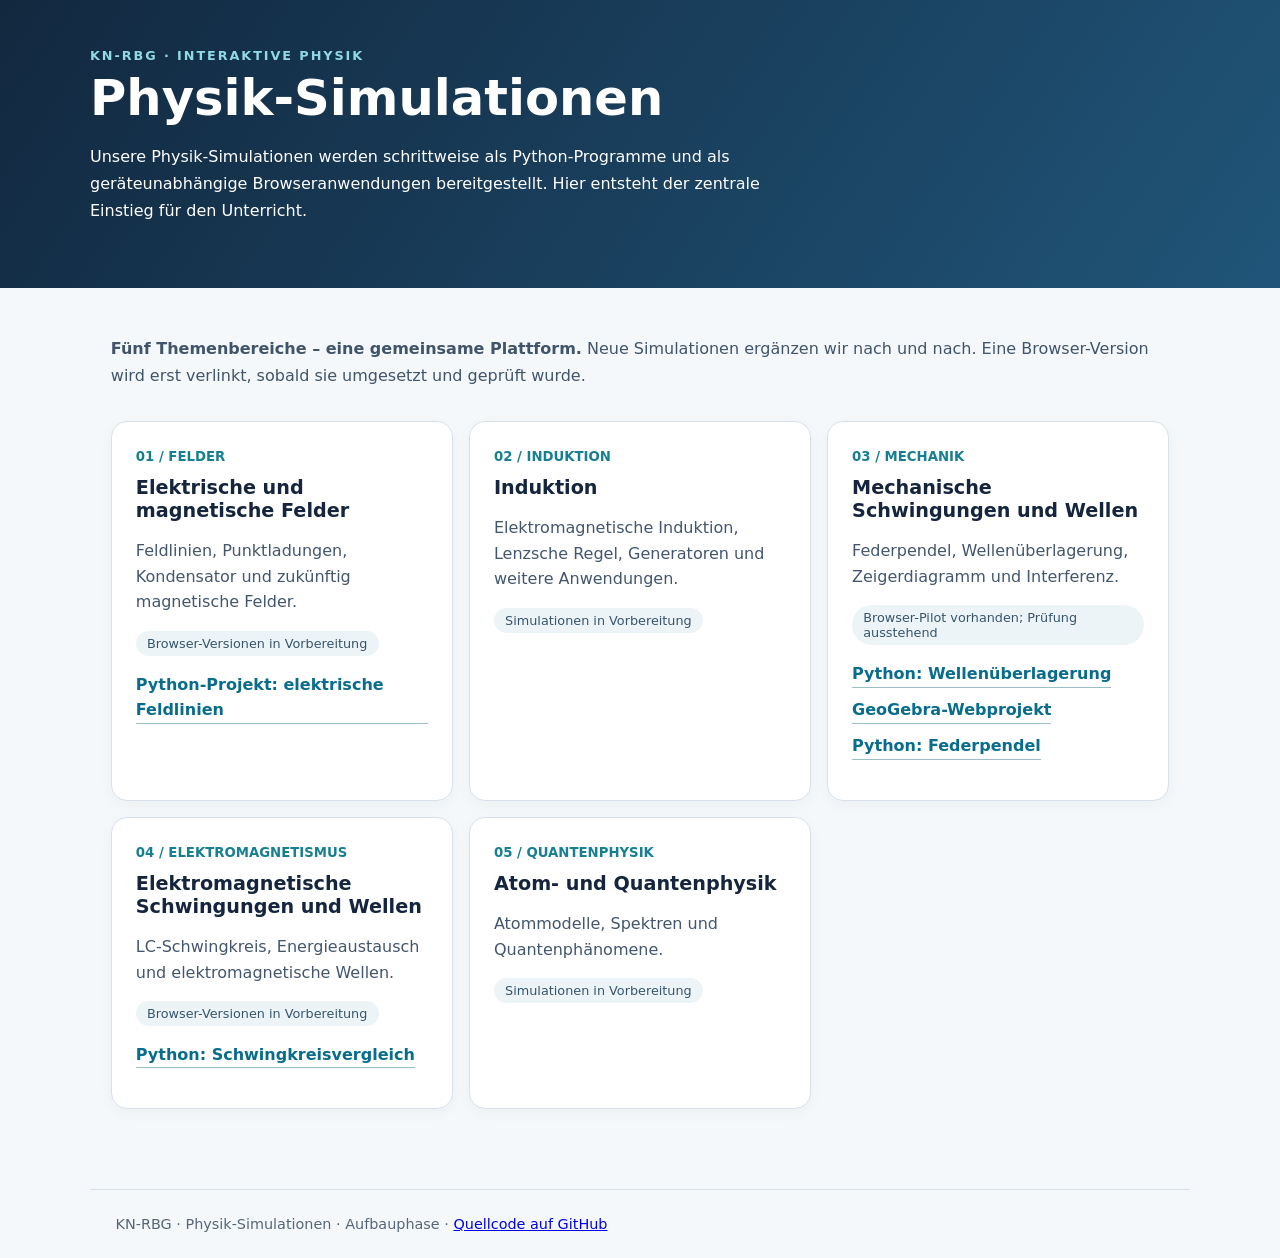
==== index.html @ 582f9917 "Create portal homepage with five physics subject areas" ====
<!doctype html>
<html lang="de"><head><meta charset="utf-8"><meta name="viewport" content="width=device-width,initial-scale=1"><meta name="description" content="Physik-Simulationen für den Unterricht, in Python und im Browser"><title>Physik-Simulationen | KN-RBG</title><link rel="stylesheet" href="assets/style.css"></head><body>
<header><div class="eyebrow">KN-RBG · Interaktive Physik</div><h1>Physik-Simulationen</h1><p>Unsere Physik-Simulationen werden schrittweise als Python-Programme und als geräteunabhängige Browseranwendungen bereitgestellt. Hier entsteht der zentrale Einstieg für den Unterricht.</p></header>
<main><p class="intro"><strong>Fünf Themenbereiche – eine gemeinsame Plattform.</strong> Neue Simulationen ergänzen wir nach und nach. Eine Browser-Version wird erst verlinkt, sobald sie umgesetzt und geprüft wurde.</p>
<div class="grid">
<section class="card"><span class="number">01 / FELDER</span><h2>Elektrische und magnetische Felder</h2><p>Feldlinien, Punktladungen, Kondensator und zukünftig magnetische Felder.</p><span class="status">Browser-Versionen in Vorbereitung</span><p class="links"><a href="https://github.com/KN-RBG/elektrische_Feldlinien">Python-Projekt: elektrische Feldlinien</a></p></section>
<section class="card"><span class="number">02 / INDUKTION</span><h2>Induktion</h2><p>Elektromagnetische Induktion, Lenzsche Regel, Generatoren und weitere Anwendungen.</p><span class="status">Simulationen in Vorbereitung</span></section>
<section class="card"><span class="number">03 / MECHANIK</span><h2>Mechanische Schwingungen und Wellen</h2><p>Federpendel, Wellenüberlagerung, Zeigerdiagramm und Interferenz.</p><span class="status">Browser-Pilot vorhanden; Prüfung ausstehend</span><p class="links"><a href="https://github.com/KN-RBG/Wellenueberlagerung">Python: Wellenüberlagerung</a><a href="https://github.com/KN-RBG/Geogebra_Test">GeoGebra-Webprojekt</a><a href="https://github.com/KN-RBG/Federschwerependel">Python: Federpendel</a></p></section>
<section class="card"><span class="number">04 / ELEKTROMAGNETISMUS</span><h2>Elektromagnetische Schwingungen und Wellen</h2><p>LC-Schwingkreis, Energieaustausch und elektromagnetische Wellen.</p><span class="status">Browser-Versionen in Vorbereitung</span><p class="links"><a href="https://github.com/KN-RBG/schwingkreis_-vergleich">Python: Schwingkreisvergleich</a></p></section>
<section class="card"><span class="number">05 / QUANTENPHYSIK</span><h2>Atom- und Quantenphysik</h2><p>Atommodelle, Spektren und Quantenphänomene.</p><span class="status">Simulationen in Vorbereitung</span></section>
</div></main><footer>KN-RBG · Physik-Simulationen · Aufbauphase · <a href="https://github.com/KN-RBG/Physik_Simulationen">Quellcode auf GitHub</a></footer></body></html>
---- assets/style.css ----
:root{font-family:system-ui,-apple-system,"Segoe UI",sans-serif;color:#14253d;background:#f5f8fb}*{box-sizing:border-box}body{margin:0}header{background:linear-gradient(125deg,#12283f,#205579);color:white;padding:3rem max(1.5rem,calc((100vw - 1100px)/2))}header p{max-width:730px;line-height:1.7}h1{font-size:clamp(2rem,5vw,3.1rem);margin:.35rem 0}main{max-width:1100px;margin:auto;padding:2rem 1.3rem 5rem}.eyebrow{color:#90dae3;letter-spacing:.15em;text-transform:uppercase;font-size:.8rem;font-weight:700}.intro{color:#40546a;line-height:1.65}.grid{display:grid;grid-template-columns:repeat(auto-fit,minmax(280px,1fr));gap:1rem;margin-top:2rem}.card{background:white;border:1px solid #d8e1eb;border-radius:16px;padding:1.5rem;box-shadow:0 4px 14px #12283f0a}.card h2{font-size:1.2rem;margin:.7rem 0}.card p{color:#43566d;line-height:1.6}.number{font-size:.83rem;font-weight:700;color:#167f91}.status{display:inline-block;background:#edf4f8;color:#36556b;border-radius:30px;padding:.3rem .7rem;font-size:.8rem}.links{display:flex;flex-wrap:wrap;gap:.6rem}.links a{color:#086d8c;font-weight:600;text-decoration:none;border-bottom:1px solid #9abfc9}a:focus-visible{outline:3px solid #f1a52c;outline-offset:4px}footer{border-top:1px solid #d8e1eb;max-width:1100px;margin:auto;padding:1.6rem;color:#567;font-size:.9rem}@media(prefers-reduced-motion:reduce){*{scroll-behavior:auto!important}}
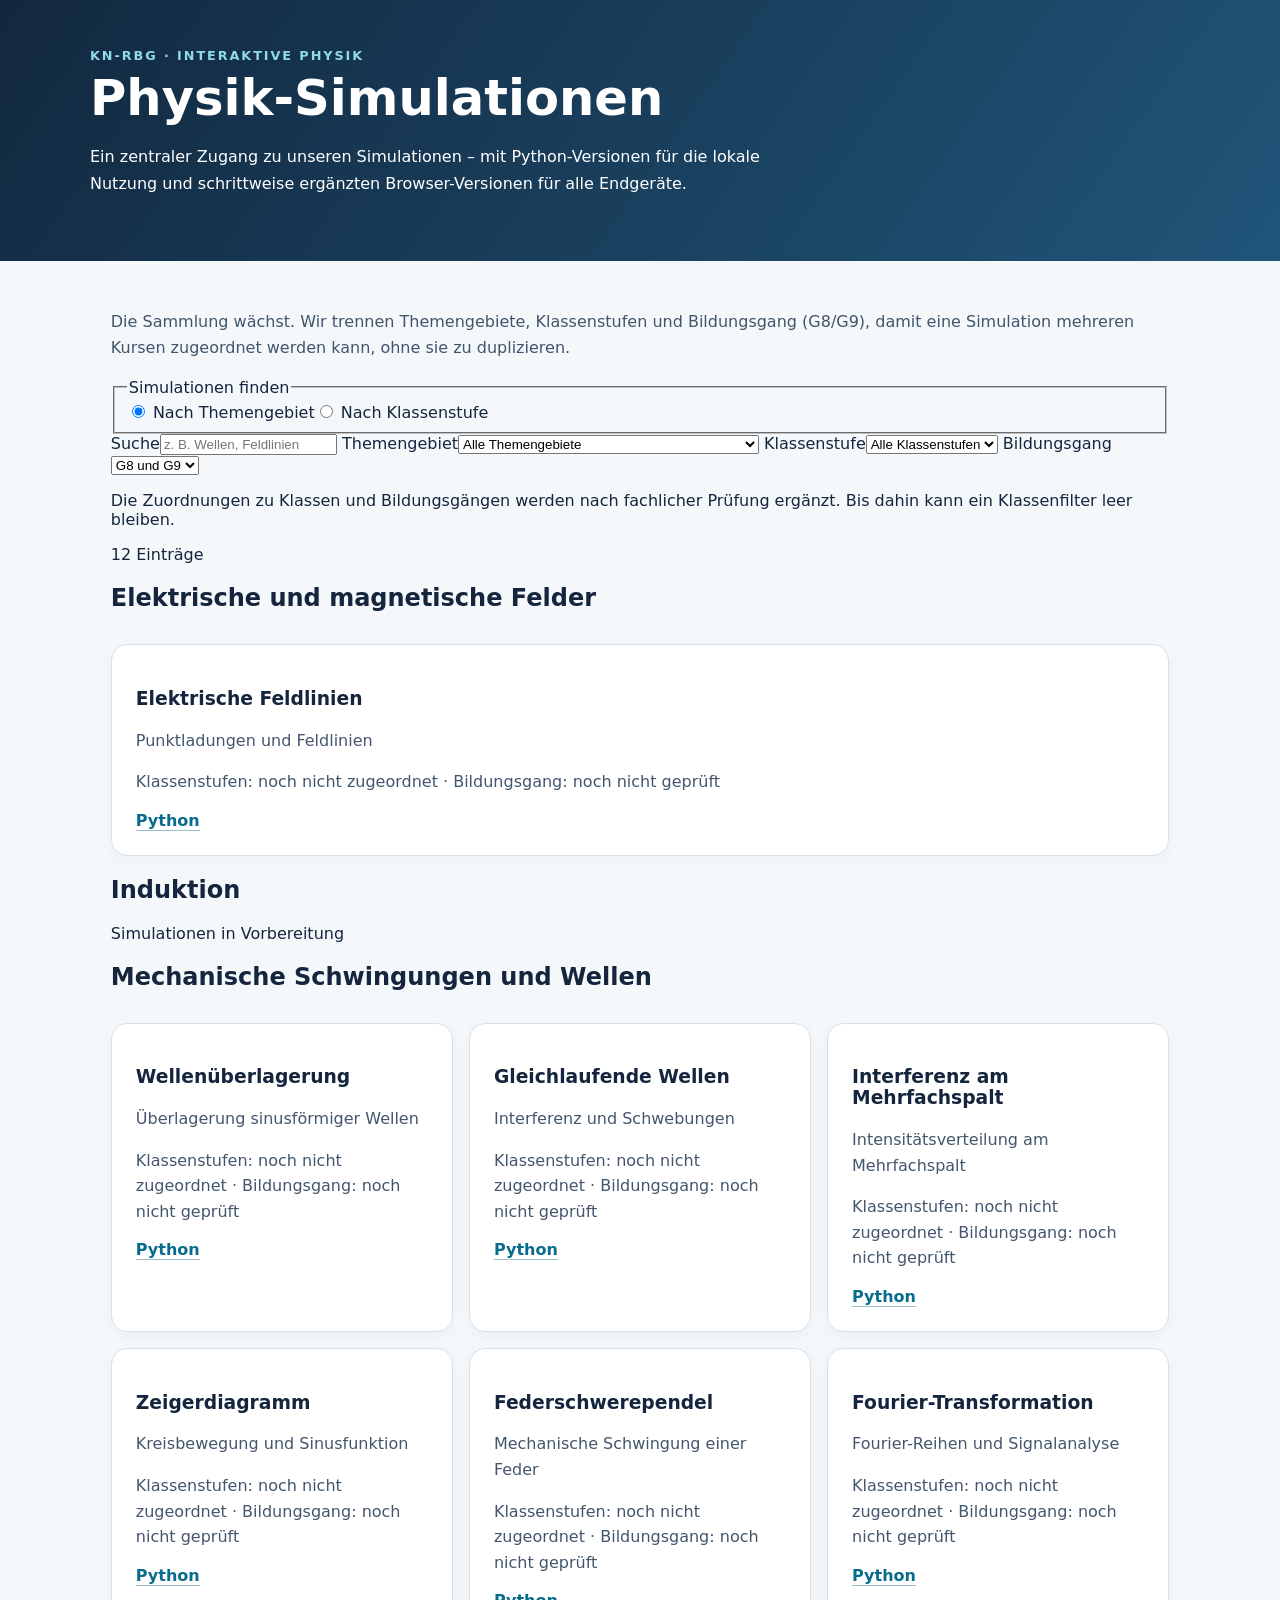
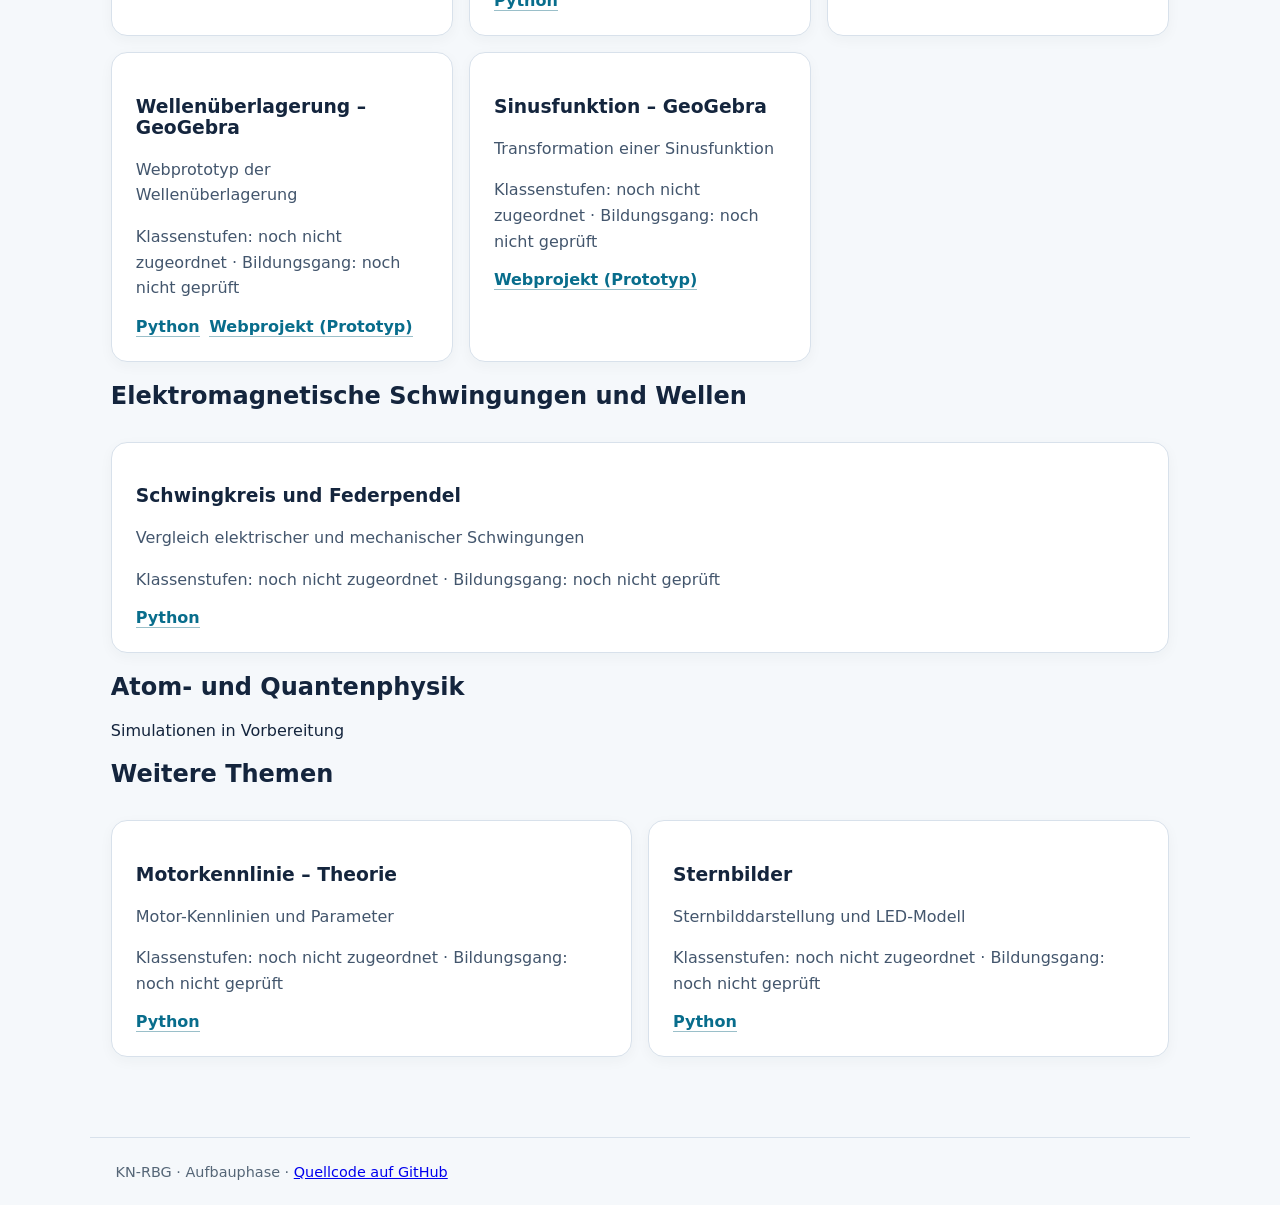
==== commit aff7062e: "Add topic and grade views to physics portal" ====
--- a/index.html
+++ b/index.html
@@ -1,11 +1,11 @@
 <!doctype html>
-<html lang="de"><head><meta charset="utf-8"><meta name="viewport" content="width=device-width,initial-scale=1"><meta name="description" content="Physik-Simulationen für den Unterricht, in Python und im Browser"><title>Physik-Simulationen | KN-RBG</title><link rel="stylesheet" href="assets/style.css"></head><body>
-<header><div class="eyebrow">KN-RBG · Interaktive Physik</div><h1>Physik-Simulationen</h1><p>Unsere Physik-Simulationen werden schrittweise als Python-Programme und als geräteunabhängige Browseranwendungen bereitgestellt. Hier entsteht der zentrale Einstieg für den Unterricht.</p></header>
-<main><p class="intro"><strong>Fünf Themenbereiche – eine gemeinsame Plattform.</strong> Neue Simulationen ergänzen wir nach und nach. Eine Browser-Version wird erst verlinkt, sobald sie umgesetzt und geprüft wurde.</p>
-<div class="grid">
-<section class="card"><span class="number">01 / FELDER</span><h2>Elektrische und magnetische Felder</h2><p>Feldlinien, Punktladungen, Kondensator und zukünftig magnetische Felder.</p><span class="status">Browser-Versionen in Vorbereitung</span><p class="links"><a href="https://github.com/KN-RBG/elektrische_Feldlinien">Python-Projekt: elektrische Feldlinien</a></p></section>
-<section class="card"><span class="number">02 / INDUKTION</span><h2>Induktion</h2><p>Elektromagnetische Induktion, Lenzsche Regel, Generatoren und weitere Anwendungen.</p><span class="status">Simulationen in Vorbereitung</span></section>
-<section class="card"><span class="number">03 / MECHANIK</span><h2>Mechanische Schwingungen und Wellen</h2><p>Federpendel, Wellenüberlagerung, Zeigerdiagramm und Interferenz.</p><span class="status">Browser-Pilot vorhanden; Prüfung ausstehend</span><p class="links"><a href="https://github.com/KN-RBG/Wellenueberlagerung">Python: Wellenüberlagerung</a><a href="https://github.com/KN-RBG/Geogebra_Test">GeoGebra-Webprojekt</a><a href="https://github.com/KN-RBG/Federschwerependel">Python: Federpendel</a></p></section>
-<section class="card"><span class="number">04 / ELEKTROMAGNETISMUS</span><h2>Elektromagnetische Schwingungen und Wellen</h2><p>LC-Schwingkreis, Energieaustausch und elektromagnetische Wellen.</p><span class="status">Browser-Versionen in Vorbereitung</span><p class="links"><a href="https://github.com/KN-RBG/schwingkreis_-vergleich">Python: Schwingkreisvergleich</a></p></section>
-<section class="card"><span class="number">05 / QUANTENPHYSIK</span><h2>Atom- und Quantenphysik</h2><p>Atommodelle, Spektren und Quantenphänomene.</p><span class="status">Simulationen in Vorbereitung</span></section>
-</div></main><footer>KN-RBG · Physik-Simulationen · Aufbauphase · <a href="https://github.com/KN-RBG/Physik_Simulationen">Quellcode auf GitHub</a></footer></body></html>+<html lang="de"><head><meta charset="utf-8"><meta name="viewport" content="width=device-width,initial-scale=1"><meta name="description" content="Interaktive Physik-Simulationen für alle Klassenstufen"><title>Physik-Simulationen | KN-RBG</title><link rel="stylesheet" href="assets/style.css"><script src="assets/app.js" defer></script></head>
+<body><header><div class="eyebrow">KN-RBG · Interaktive Physik</div><h1>Physik-Simulationen</h1><p>Ein zentraler Zugang zu unseren Simulationen – mit Python-Versionen für die lokale Nutzung und schrittweise ergänzten Browser-Versionen für alle Endgeräte.</p></header>
+<main><p class="intro">Die Sammlung wächst. Wir trennen Themengebiete, Klassenstufen und Bildungsgang (G8/G9), damit eine Simulation mehreren Kursen zugeordnet werden kann, ohne sie zu duplizieren.</p>
+<fieldset class="mode"><legend>Simulationen finden</legend><label><input type="radio" name="ansicht" value="themen" checked> Nach Themengebiet</label><label><input type="radio" name="ansicht" value="klassen"> Nach Klassenstufe</label></fieldset>
+<div class="filters"><label>Suche<input id="suche" type="search" placeholder="z. B. Wellen, Feldlinien"></label>
+<label>Themengebiet<select id="thema"><option value="alle">Alle Themengebiete</option><option>Elektrische und magnetische Felder</option><option>Induktion</option><option>Mechanische Schwingungen und Wellen</option><option>Elektromagnetische Schwingungen und Wellen</option><option>Atom- und Quantenphysik</option><option>Weitere Themen</option></select></label>
+<label>Klassenstufe<select id="klasse"><option value="">Alle Klassenstufen</option><option>7</option><option>8</option><option>9</option><option>10</option><option>JG1</option><option>JG2</option></select></label>
+<label>Bildungsgang<select id="bildungsgang"><option value="">G8 und G9</option><option>G8</option><option>G9</option></select></label></div>
+<p class="meta">Die Zuordnungen zu Klassen und Bildungsgängen werden nach fachlicher Prüfung ergänzt. Bis dahin kann ein Klassenfilter leer bleiben.</p><p id="anzahl" class="count" aria-live="polite">Katalog wird geladen …</p><div id="ergebnisse" aria-live="polite"></div>
+</main><footer>KN-RBG · Aufbauphase · <a href="https://github.com/KN-RBG/Physik_Simulationen">Quellcode auf GitHub</a></footer></body></html>
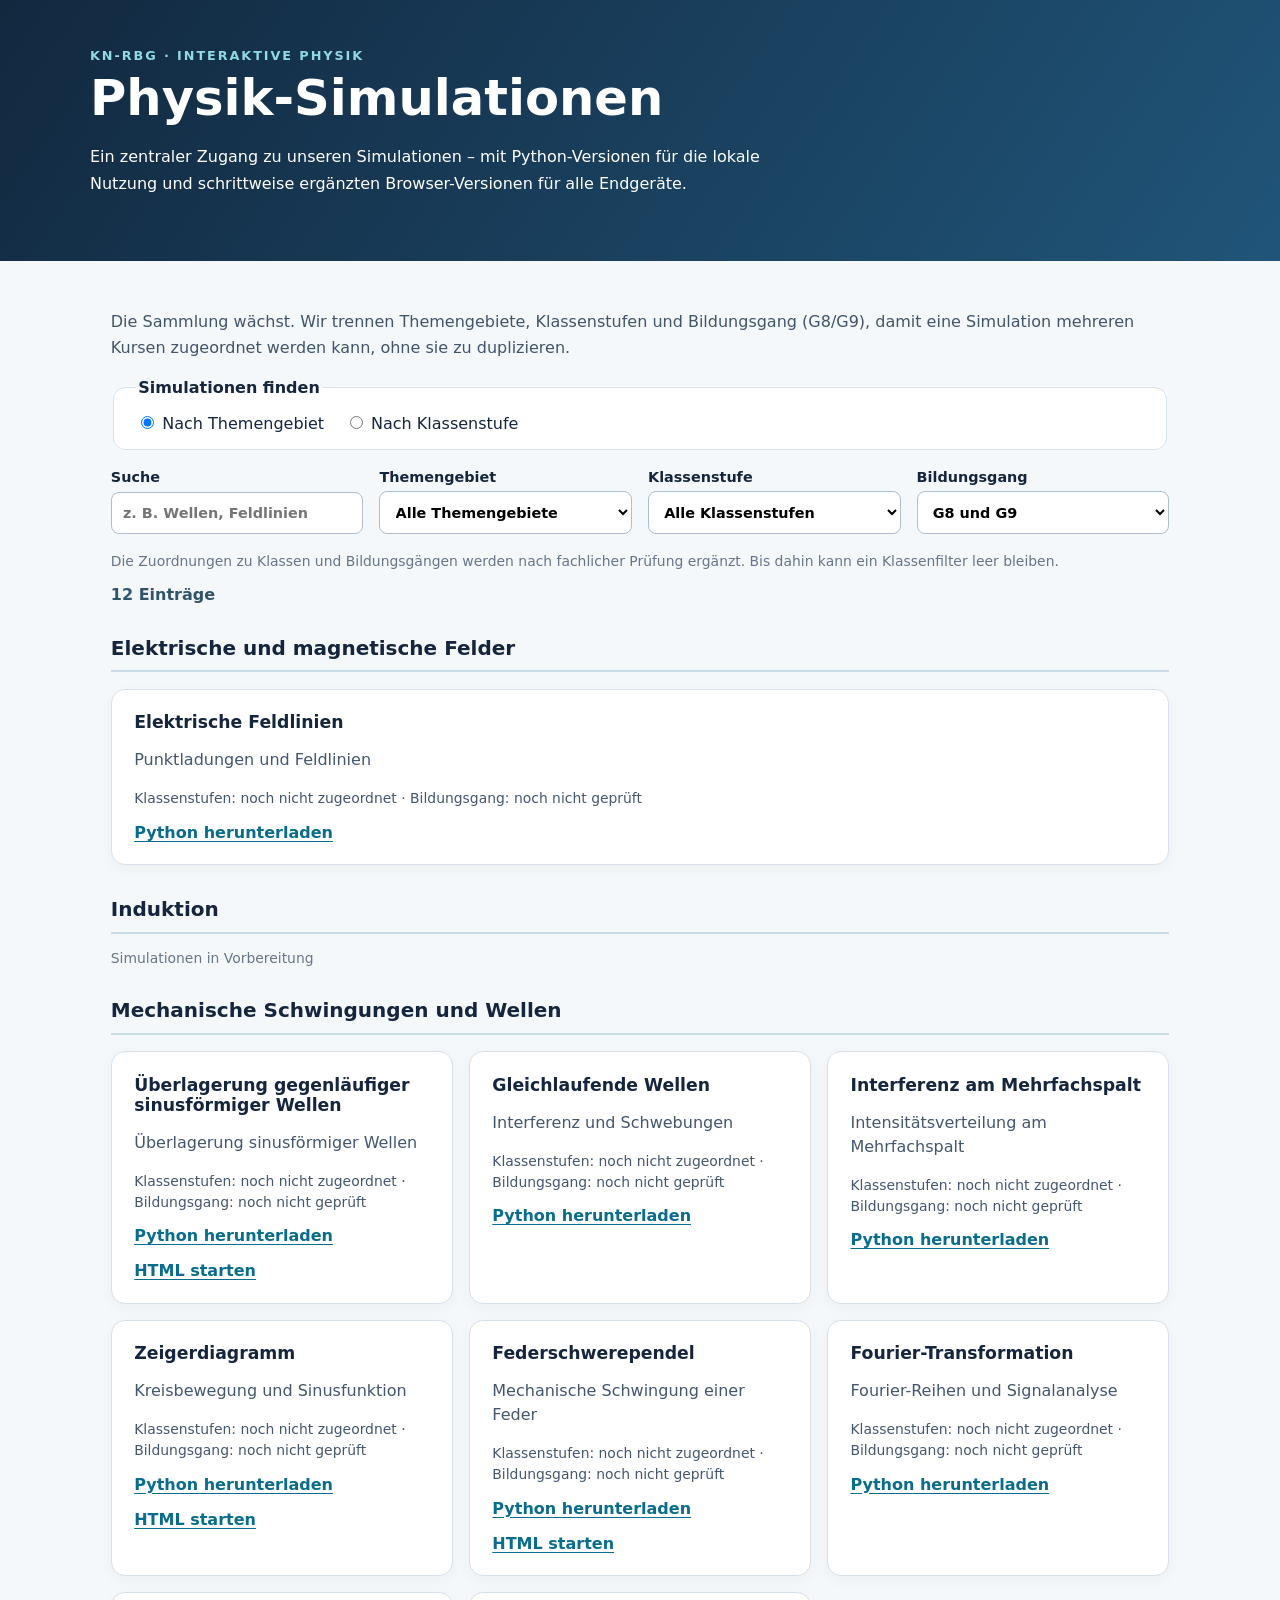
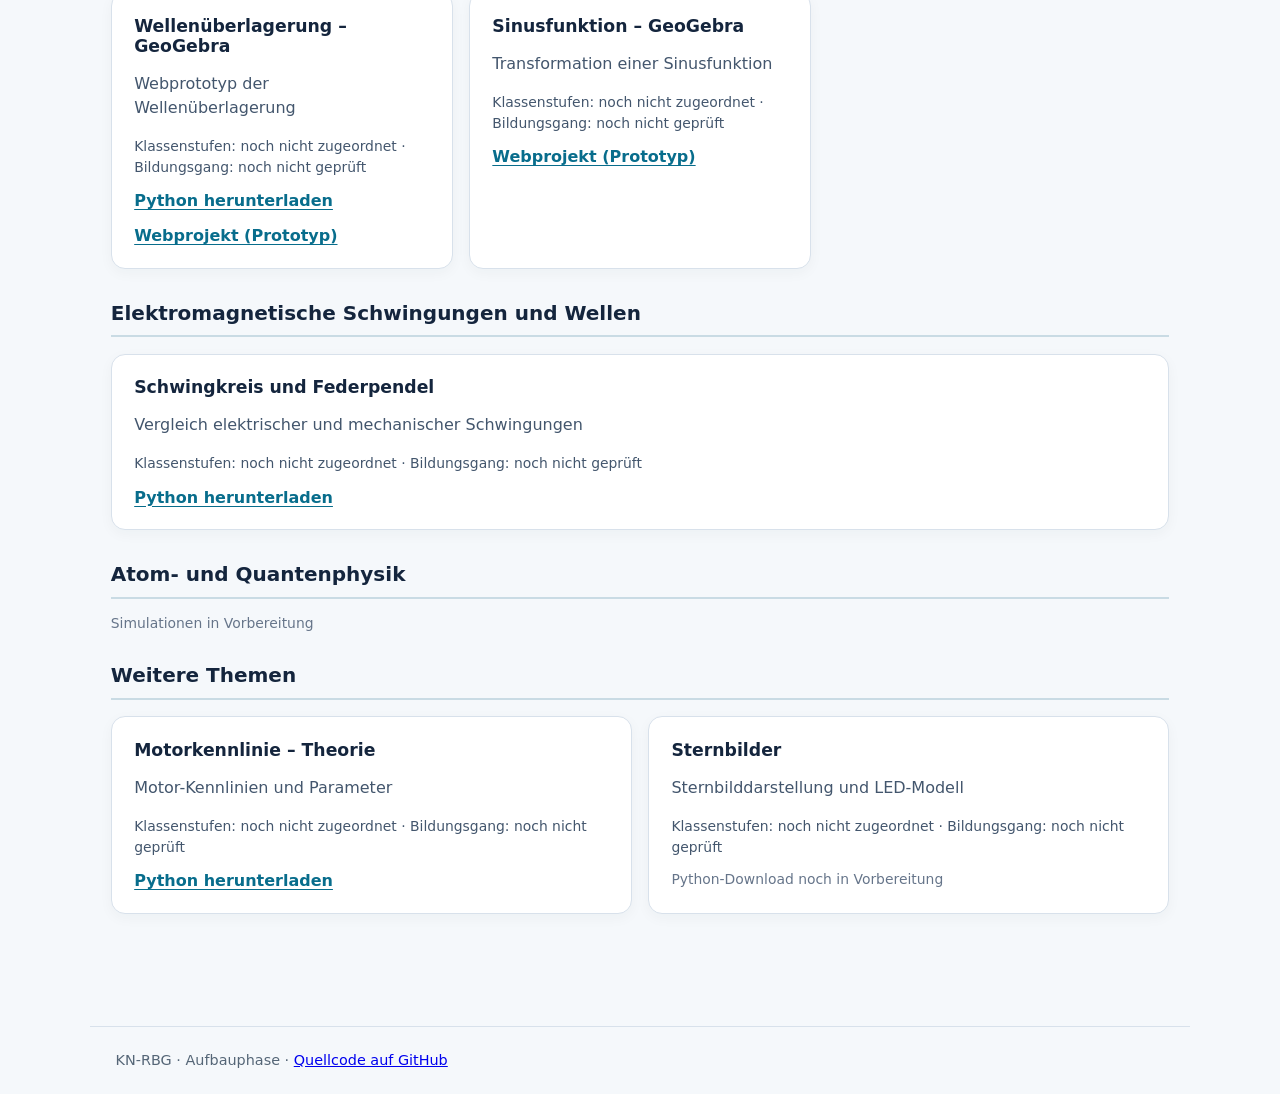
==== commit 10d2238b: "Add projector-friendly QR display dialog to simulation portal" ====
--- a/index.html
+++ b/index.html
@@ -1,5 +1,5 @@
 <!doctype html>
-<html lang="de"><head><meta charset="utf-8"><meta name="viewport" content="width=device-width,initial-scale=1"><meta name="description" content="Interaktive Physik-Simulationen für alle Klassenstufen"><title>Physik-Simulationen | KN-RBG</title><link rel="stylesheet" href="assets/style.css"><script src="assets/app.js" defer></script></head>
+<html lang="de"><head><meta charset="utf-8"><meta name="viewport" content="width=device-width,initial-scale=1"><meta name="description" content="Interaktive Physik-Simulationen für alle Klassenstufen"><title>Physik-Simulationen | KN-RBG</title><link rel="stylesheet" href="assets/style.css?v=20261121-qr"><script src="assets/app.js?v=20261121-qr" defer></script></head>
 <body><header><div class="eyebrow">KN-RBG · Interaktive Physik</div><h1>Physik-Simulationen</h1><p>Ein zentraler Zugang zu unseren Simulationen – mit Python-Versionen für die lokale Nutzung und schrittweise ergänzten Browser-Versionen für alle Endgeräte.</p></header>
 <main><p class="intro">Die Sammlung wächst. Wir trennen Themengebiete, Klassenstufen und Bildungsgang (G8/G9), damit eine Simulation mehreren Kursen zugeordnet werden kann, ohne sie zu duplizieren.</p>
 <fieldset class="mode"><legend>Simulationen finden</legend><label><input type="radio" name="ansicht" value="themen" checked> Nach Themengebiet</label><label><input type="radio" name="ansicht" value="klassen"> Nach Klassenstufe</label></fieldset>
@@ -8,4 +8,11 @@
 <label>Klassenstufe<select id="klasse"><option value="">Alle Klassenstufen</option><option>7</option><option>8</option><option>9</option><option>10</option><option>JG1</option><option>JG2</option></select></label>
 <label>Bildungsgang<select id="bildungsgang"><option value="">G8 und G9</option><option>G8</option><option>G9</option></select></label></div>
 <p class="meta">Die Zuordnungen zu Klassen und Bildungsgängen werden nach fachlicher Prüfung ergänzt. Bis dahin kann ein Klassenfilter leer bleiben.</p><p id="anzahl" class="count" aria-live="polite">Katalog wird geladen …</p><div id="ergebnisse" aria-live="polite"></div>
-</main><footer>KN-RBG · Aufbauphase · <a href="https://github.com/KN-RBG/Physik_Simulationen">Quellcode auf GitHub</a></footer></body></html>+</main>
+<dialog id="qr-dialog" class="qr-dialog" aria-labelledby="qr-title">
+  <div class="qr-dialog-head"><h2 id="qr-title">QR-Code</h2><button id="qr-close" type="button" aria-label="QR-Code schließen">✕ Schließen</button></div>
+  <p class="qr-instruction">QR-Code mit der Smartphone-Kamera scannen, um die Simulation direkt zu öffnen.</p>
+  <img id="qr-image" class="qr-image" alt="" width="760" height="760">
+  <p id="qr-target" class="qr-target"></p>
+</dialog>
+<footer>KN-RBG · Aufbauphase · <a href="https://github.com/KN-RBG/Physik_Simulationen">Quellcode auf GitHub</a></footer></body></html>
--- a/assets/style.css
+++ b/assets/style.css
@@ -1 +1 @@
-:root{font-family:system-ui,-apple-system,"Segoe UI",sans-serif;color:#14253d;background:#f5f8fb}*{box-sizing:border-box}body{margin:0}header{background:linear-gradient(125deg,#12283f,#205579);color:white;padding:3rem max(1.5rem,calc((100vw - 1100px)/2))}header p{max-width:730px;line-height:1.7}h1{font-size:clamp(2rem,5vw,3.1rem);margin:.35rem 0}main{max-width:1100px;margin:auto;padding:2rem 1.3rem 5rem}.eyebrow{color:#90dae3;letter-spacing:.15em;text-transform:uppercase;font-size:.8rem;font-weight:700}.intro{color:#40546a;line-height:1.65}.grid{display:grid;grid-template-columns:repeat(auto-fit,minmax(280px,1fr));gap:1rem;margin-top:2rem}.card{background:white;border:1px solid #d8e1eb;border-radius:16px;padding:1.5rem;box-shadow:0 4px 14px #12283f0a}.card h2{font-size:1.2rem;margin:.7rem 0}.card p{color:#43566d;line-height:1.6}.number{font-size:.83rem;font-weight:700;color:#167f91}.status{display:inline-block;background:#edf4f8;color:#36556b;border-radius:30px;padding:.3rem .7rem;font-size:.8rem}.links{display:flex;flex-wrap:wrap;gap:.6rem}.links a{color:#086d8c;font-weight:600;text-decoration:none;border-bottom:1px solid #9abfc9}a:focus-visible{outline:3px solid #f1a52c;outline-offset:4px}footer{border-top:1px solid #d8e1eb;max-width:1100px;margin:auto;padding:1.6rem;color:#567;font-size:.9rem}@media(prefers-reduced-motion:reduce){*{scroll-behavior:auto!important}}+:root{font-family:system-ui,-apple-system,"Segoe UI",sans-serif;color:#14253d;background:#f5f8fb}*{box-sizing:border-box}body{margin:0}header{background:linear-gradient(125deg,#12283f,#205579);color:white;padding:3rem max(1.5rem,calc((100vw - 1100px)/2))}header p{max-width:740px;line-height:1.7}h1{font-size:clamp(2rem,5vw,3.1rem);margin:.35rem 0}main{max-width:1100px;margin:auto;padding:2rem 1.3rem 5rem}.eyebrow{color:#90dae3;letter-spacing:.15em;text-transform:uppercase;font-size:.8rem;font-weight:700}.intro{color:#40546a;line-height:1.65}.mode{display:flex;flex-wrap:wrap;gap:1.3rem;background:white;border:1px solid #d8e1eb;border-radius:12px;padding:1rem 1.4rem}.mode legend{font-weight:700}.mode label{cursor:pointer}.filters{display:grid;grid-template-columns:repeat(auto-fit,minmax(200px,1fr));gap:1rem;margin:1.2rem 0}.filters label{font-weight:600;font-size:.9rem;display:grid;gap:.4rem}.filters input,.filters select{padding:.7rem;border-radius:8px;border:1px solid #aebecd;background:white;font:inherit;width:100%;min-width:0}.topic{margin:2rem 0}.topic h2{border-bottom:2px solid #c9dbe4;padding-bottom:.65rem;font-size:1.25rem}.grid{display:grid;grid-template-columns:repeat(auto-fit,minmax(260px,1fr));gap:1rem;margin-top:1rem}.card{background:white;border:1px solid #d8e1eb;border-radius:14px;padding:1.4rem;box-shadow:0 4px 14px #12283f0a}.card h3{font-size:1.08rem;margin:0 0 .7rem}.card p{color:#43566d;line-height:1.5}.meta,.empty{color:#66758a;font-size:.87rem}.links{display:flex;gap:1rem;flex-wrap:wrap}.links a{color:#086d8c;font-weight:700;text-decoration:underline;text-underline-offset:3px}.count{font-weight:700;color:#30556a}a:focus-visible,input:focus-visible,select:focus-visible{outline:3px solid #d18a19;outline-offset:3px}footer{border-top:1px solid #d8e1eb;max-width:1100px;margin:auto;padding:1.6rem;color:#567;font-size:.9rem}
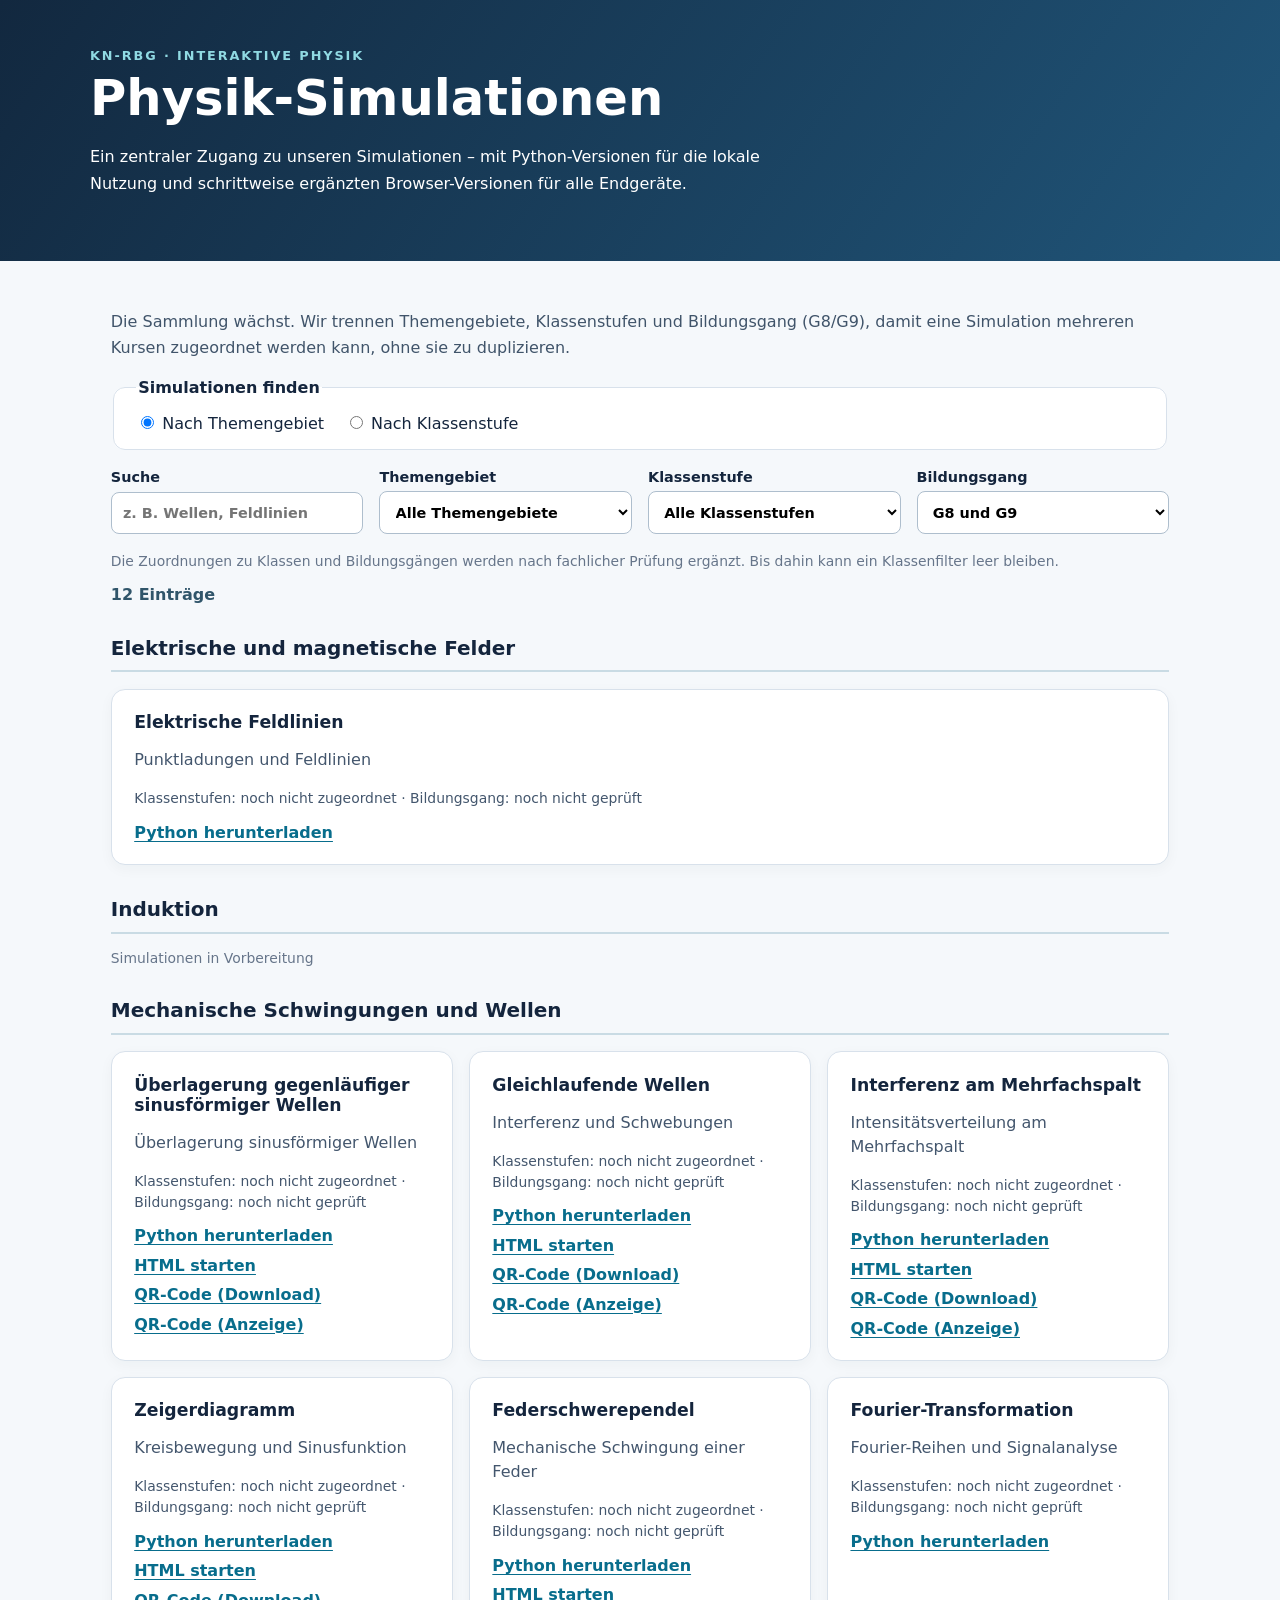
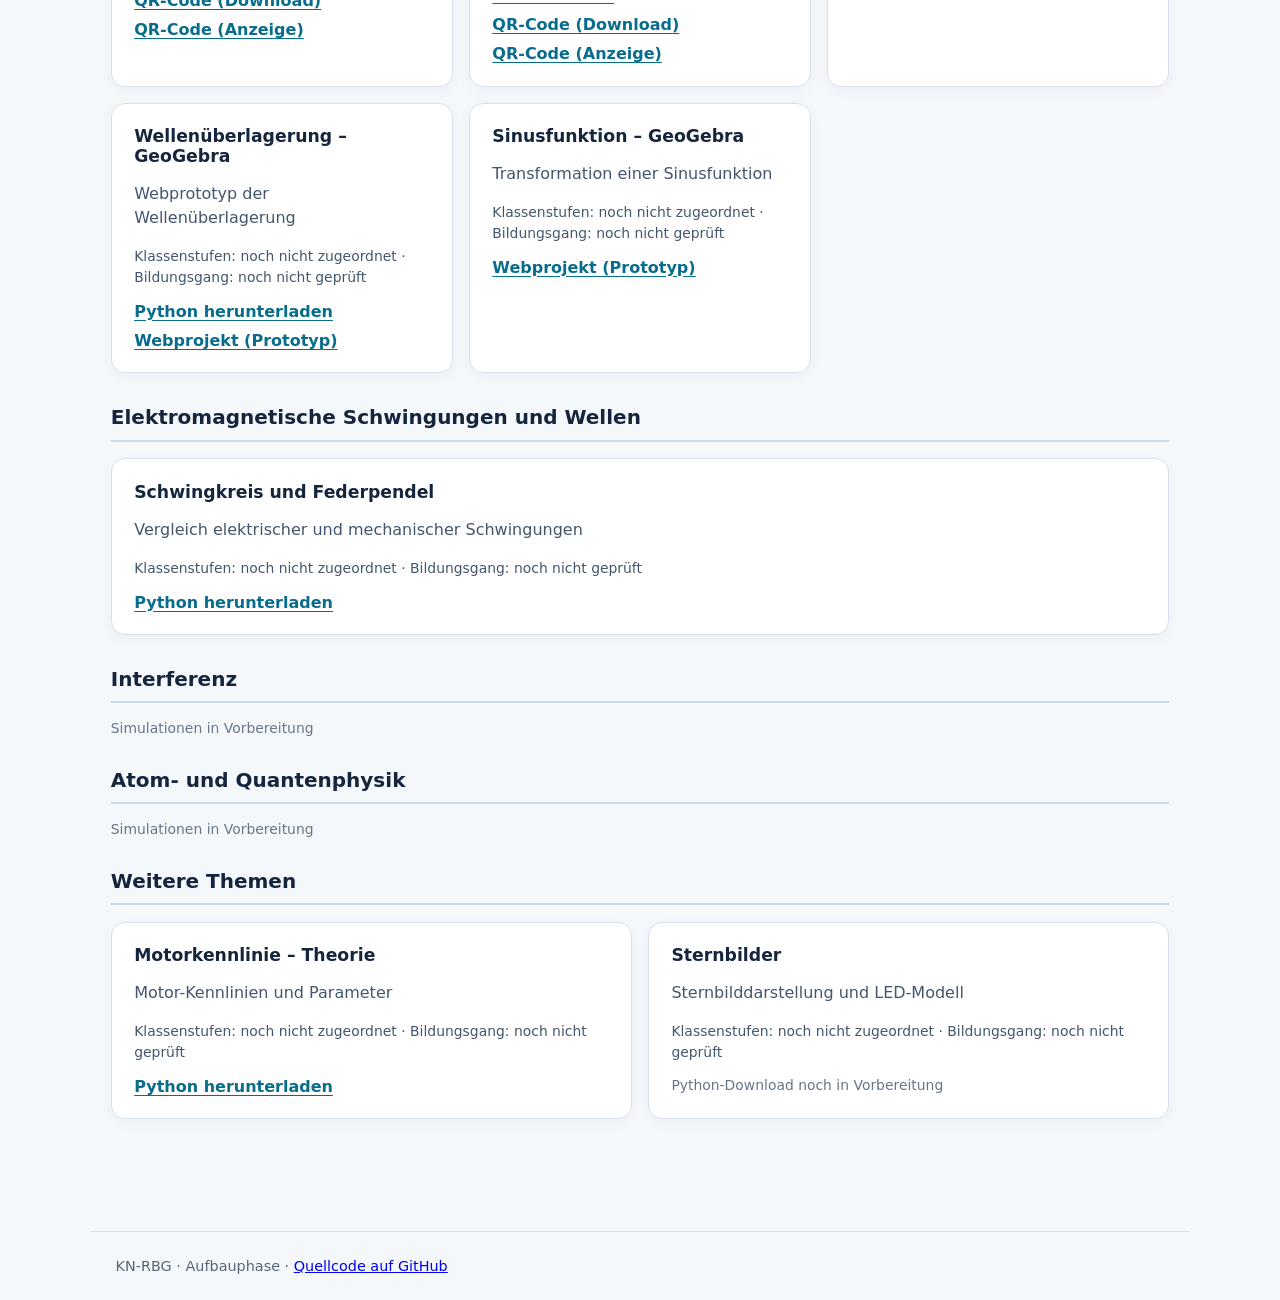
==== commit 13530c55: "Add Interferenz section and classify Mehrfachspalt simulation" ====
--- a/index.html
+++ b/index.html
@@ -1,10 +1,10 @@
 <!doctype html>
-<html lang="de"><head><meta charset="utf-8"><meta name="viewport" content="width=device-width,initial-scale=1"><meta name="description" content="Interaktive Physik-Simulationen für alle Klassenstufen"><title>Physik-Simulationen | KN-RBG</title><link rel="stylesheet" href="assets/style.css?v=20261121-qr"><script src="assets/app.js?v=20261121-qr" defer></script></head>
+<html lang="de"><head><meta charset="utf-8"><meta name="viewport" content="width=device-width,initial-scale=1"><meta name="description" content="Interaktive Physik-Simulationen für alle Klassenstufen"><title>Physik-Simulationen | KN-RBG</title><link rel="stylesheet" href="assets/style.css?v=20261121-qr"><script src="assets/app.js?v=20261121-interferenz" defer></script></head>
 <body><header><div class="eyebrow">KN-RBG · Interaktive Physik</div><h1>Physik-Simulationen</h1><p>Ein zentraler Zugang zu unseren Simulationen – mit Python-Versionen für die lokale Nutzung und schrittweise ergänzten Browser-Versionen für alle Endgeräte.</p></header>
 <main><p class="intro">Die Sammlung wächst. Wir trennen Themengebiete, Klassenstufen und Bildungsgang (G8/G9), damit eine Simulation mehreren Kursen zugeordnet werden kann, ohne sie zu duplizieren.</p>
 <fieldset class="mode"><legend>Simulationen finden</legend><label><input type="radio" name="ansicht" value="themen" checked> Nach Themengebiet</label><label><input type="radio" name="ansicht" value="klassen"> Nach Klassenstufe</label></fieldset>
 <div class="filters"><label>Suche<input id="suche" type="search" placeholder="z. B. Wellen, Feldlinien"></label>
-<label>Themengebiet<select id="thema"><option value="alle">Alle Themengebiete</option><option>Elektrische und magnetische Felder</option><option>Induktion</option><option>Mechanische Schwingungen und Wellen</option><option>Elektromagnetische Schwingungen und Wellen</option><option>Atom- und Quantenphysik</option><option>Weitere Themen</option></select></label>
+<label>Themengebiet<select id="thema"><option value="alle">Alle Themengebiete</option><option>Elektrische und magnetische Felder</option><option>Induktion</option><option>Mechanische Schwingungen und Wellen</option><option>Elektromagnetische Schwingungen und Wellen</option><option>Interferenz</option><option>Atom- und Quantenphysik</option><option>Weitere Themen</option></select></label>
 <label>Klassenstufe<select id="klasse"><option value="">Alle Klassenstufen</option><option>7</option><option>8</option><option>9</option><option>10</option><option>JG1</option><option>JG2</option></select></label>
 <label>Bildungsgang<select id="bildungsgang"><option value="">G8 und G9</option><option>G8</option><option>G9</option></select></label></div>
 <p class="meta">Die Zuordnungen zu Klassen und Bildungsgängen werden nach fachlicher Prüfung ergänzt. Bis dahin kann ein Klassenfilter leer bleiben.</p><p id="anzahl" class="count" aria-live="polite">Katalog wird geladen …</p><div id="ergebnisse" aria-live="polite"></div>
--- a/assets/style.css
+++ b/assets/style.css
@@ -1 +1,16 @@
-:root{font-family:system-ui,-apple-system,"Segoe UI",sans-serif;color:#14253d;background:#f5f8fb}*{box-sizing:border-box}body{margin:0}header{background:linear-gradient(125deg,#12283f,#205579);color:white;padding:3rem max(1.5rem,calc((100vw - 1100px)/2))}header p{max-width:740px;line-height:1.7}h1{font-size:clamp(2rem,5vw,3.1rem);margin:.35rem 0}main{max-width:1100px;margin:auto;padding:2rem 1.3rem 5rem}.eyebrow{color:#90dae3;letter-spacing:.15em;text-transform:uppercase;font-size:.8rem;font-weight:700}.intro{color:#40546a;line-height:1.65}.mode{display:flex;flex-wrap:wrap;gap:1.3rem;background:white;border:1px solid #d8e1eb;border-radius:12px;padding:1rem 1.4rem}.mode legend{font-weight:700}.mode label{cursor:pointer}.filters{display:grid;grid-template-columns:repeat(auto-fit,minmax(200px,1fr));gap:1rem;margin:1.2rem 0}.filters label{font-weight:600;font-size:.9rem;display:grid;gap:.4rem}.filters input,.filters select{padding:.7rem;border-radius:8px;border:1px solid #aebecd;background:white;font:inherit;width:100%;min-width:0}.topic{margin:2rem 0}.topic h2{border-bottom:2px solid #c9dbe4;padding-bottom:.65rem;font-size:1.25rem}.grid{display:grid;grid-template-columns:repeat(auto-fit,minmax(260px,1fr));gap:1rem;margin-top:1rem}.card{background:white;border:1px solid #d8e1eb;border-radius:14px;padding:1.4rem;box-shadow:0 4px 14px #12283f0a}.card h3{font-size:1.08rem;margin:0 0 .7rem}.card p{color:#43566d;line-height:1.5}.meta,.empty{color:#66758a;font-size:.87rem}.links{display:flex;gap:1rem;flex-wrap:wrap}.links a{color:#086d8c;font-weight:700;text-decoration:underline;text-underline-offset:3px}.count{font-weight:700;color:#30556a}a:focus-visible,input:focus-visible,select:focus-visible{outline:3px solid #d18a19;outline-offset:3px}footer{border-top:1px solid #d8e1eb;max-width:1100px;margin:auto;padding:1.6rem;color:#567;font-size:.9rem}+:root{font-family:system-ui,-apple-system,"Segoe UI",sans-serif;color:#14253d;background:#f5f8fb}*{box-sizing:border-box}body{margin:0}header{background:linear-gradient(125deg,#12283f,#205579);color:white;padding:3rem max(1.5rem,calc((100vw - 1100px)/2))}header p{max-width:740px;line-height:1.7}h1{font-size:clamp(2rem,5vw,3.1rem);margin:.35rem 0}main{max-width:1100px;margin:auto;padding:2rem 1.3rem 5rem}.eyebrow{color:#90dae3;letter-spacing:.15em;text-transform:uppercase;font-size:.8rem;font-weight:700}.intro{color:#40546a;line-height:1.65}.mode{display:flex;flex-wrap:wrap;gap:1.3rem;background:white;border:1px solid #d8e1eb;border-radius:12px;padding:1rem 1.4rem}.mode legend{font-weight:700}.mode label{cursor:pointer}.filters{display:grid;grid-template-columns:repeat(auto-fit,minmax(200px,1fr));gap:1rem;margin:1.2rem 0}.filters label{font-weight:600;font-size:.9rem;display:grid;gap:.4rem}.filters input,.filters select{padding:.7rem;border-radius:8px;border:1px solid #aebecd;background:white;font:inherit;width:100%;min-width:0}.topic{margin:2rem 0}.topic h2{border-bottom:2px solid #c9dbe4;padding-bottom:.65rem;font-size:1.25rem}.grid{display:grid;grid-template-columns:repeat(auto-fit,minmax(260px,1fr));gap:1rem;margin-top:1rem}.card{background:white;border:1px solid #d8e1eb;border-radius:14px;padding:1.4rem;box-shadow:0 4px 14px #12283f0a}.card h3{font-size:1.08rem;margin:0 0 .7rem}.card p{color:#43566d;line-height:1.5}.meta,.empty{color:#66758a;font-size:.87rem}.links{display:flex;gap:1rem;flex-wrap:wrap}.links a{color:#086d8c;font-weight:700;text-decoration:underline;text-underline-offset:3px}.count{font-weight:700;color:#30556a}a:focus-visible,input:focus-visible,select:focus-visible{outline:3px solid #d18a19;outline-offset:3px}footer{border-top:1px solid #d8e1eb;max-width:1100px;margin:auto;padding:1.6rem;color:#567;font-size:.9rem}
+/* QR-Code-Steuerung für Unterricht und Beamer */
+.links{align-items:center;gap:.65rem 1rem}
+.links .qr-display-button{appearance:none;background:transparent;border:0;padding:0;color:#086d8c;font:inherit;font-weight:700;text-decoration:underline;text-underline-offset:3px;cursor:pointer}
+.links .qr-display-button:hover,.links a:hover{color:#054b68}
+.links .qr-display-button:focus-visible{outline:3px solid #d18a19;outline-offset:3px}
+.qr-dialog{border:0;border-radius:18px;padding:clamp(.85rem,2vw,1.5rem);width:min(94vw,780px);max-width:94vw;max-height:96vh;box-shadow:0 18px 60px #0006;text-align:center;background:#fff;color:#14253d}
+.qr-dialog::backdrop{background:rgba(7,18,31,.82)}
+.qr-dialog-head{display:flex;align-items:center;justify-content:space-between;gap:.75rem;text-align:left}
+.qr-dialog-head h2{margin:.2rem 0;font-size:clamp(1.05rem,2.4vw,1.5rem);border:0;padding:0}
+.qr-dialog-head button{flex-shrink:0;border:1px solid #9eafbc;border-radius:8px;background:#f5f8fa;color:#14253d;padding:.55rem .7rem;cursor:pointer;font:inherit;font-size:.88rem}
+.qr-dialog-head button:focus-visible{outline:3px solid #d18a19;outline-offset:2px}
+.qr-instruction{font-size:clamp(.85rem,1.7vw,1rem);margin:.4rem 0 .6rem;color:#354e62}
+.qr-image{display:block;width:min(100%,calc(96vh - 170px));height:auto;max-height:calc(96vh - 170px);margin:0 auto;object-fit:contain;aspect-ratio:1}
+.qr-target{font-size:.76rem;margin:.5rem 0 0;overflow-wrap:anywhere;color:#4c667b}
+@media(max-height:500px){.qr-instruction,.qr-target{display:none}.qr-image{width:min(100%,calc(96vh - 70px));max-height:calc(96vh - 70px)}}
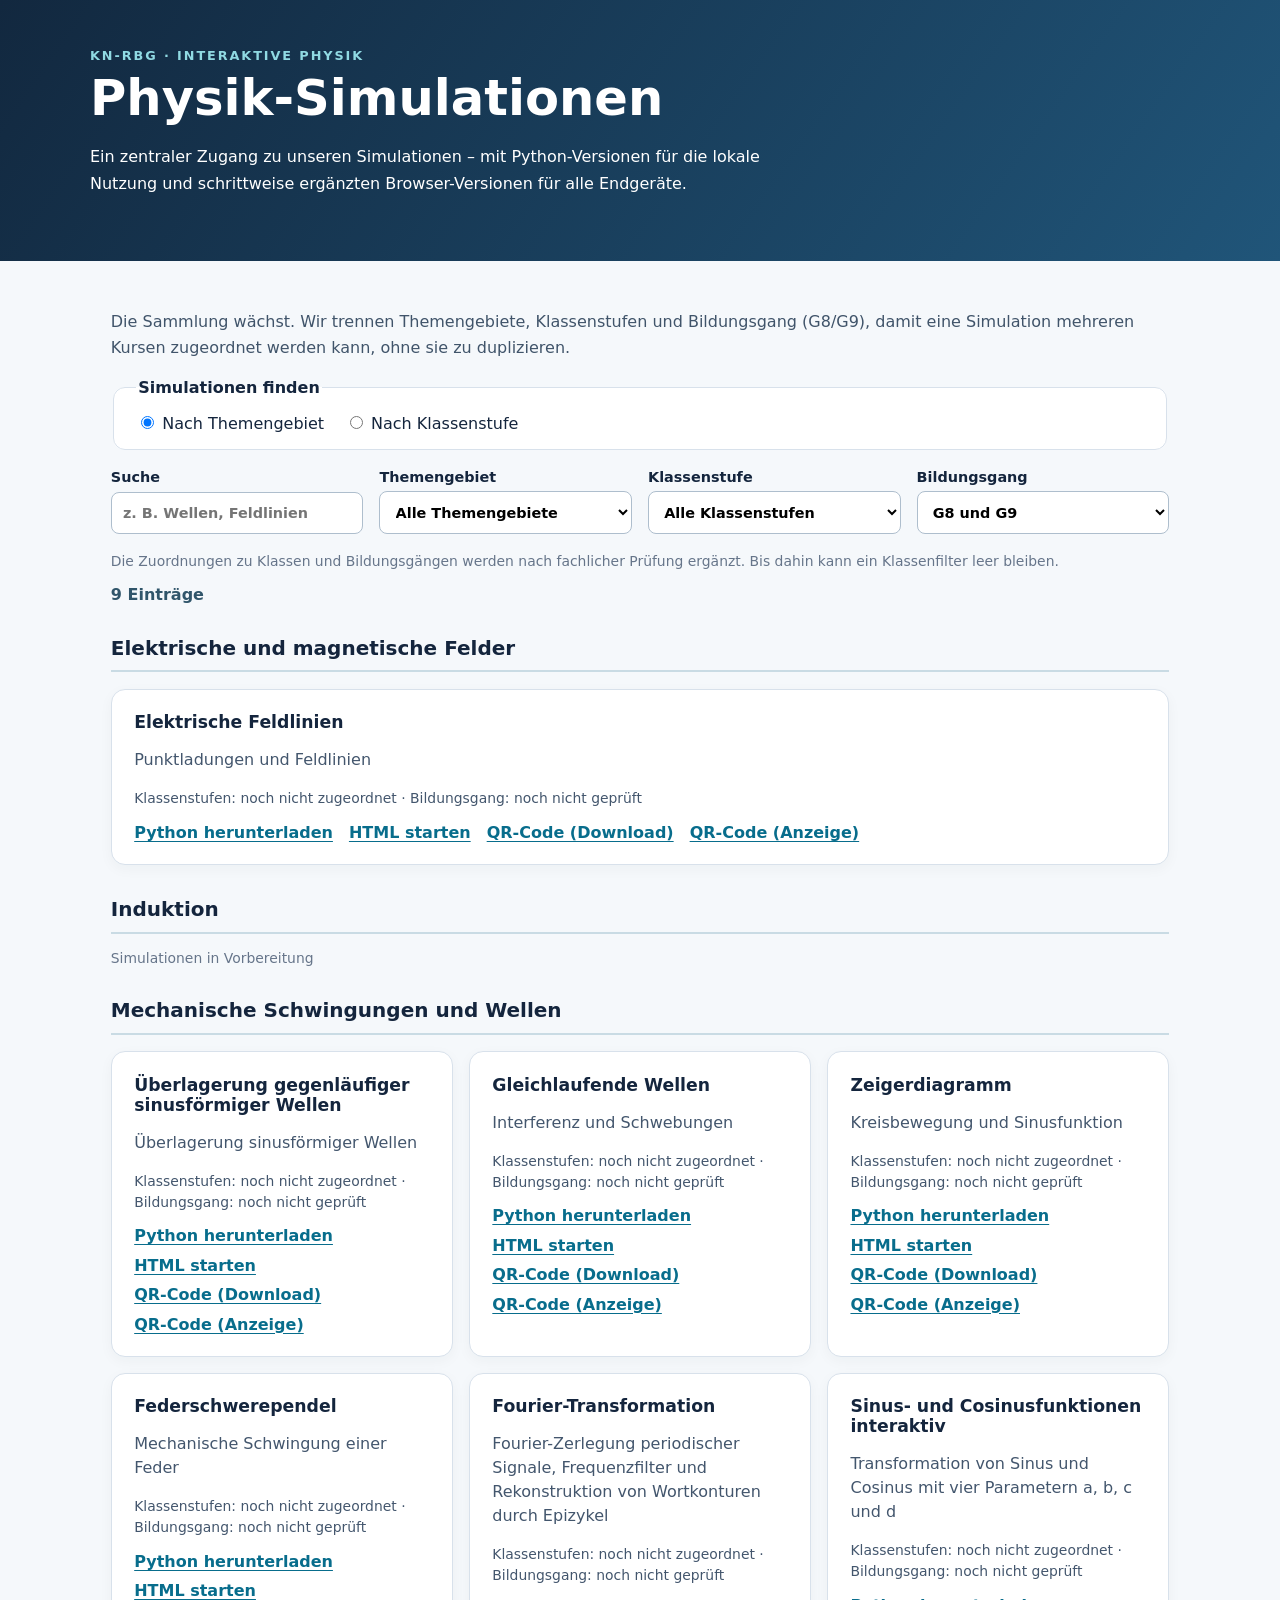
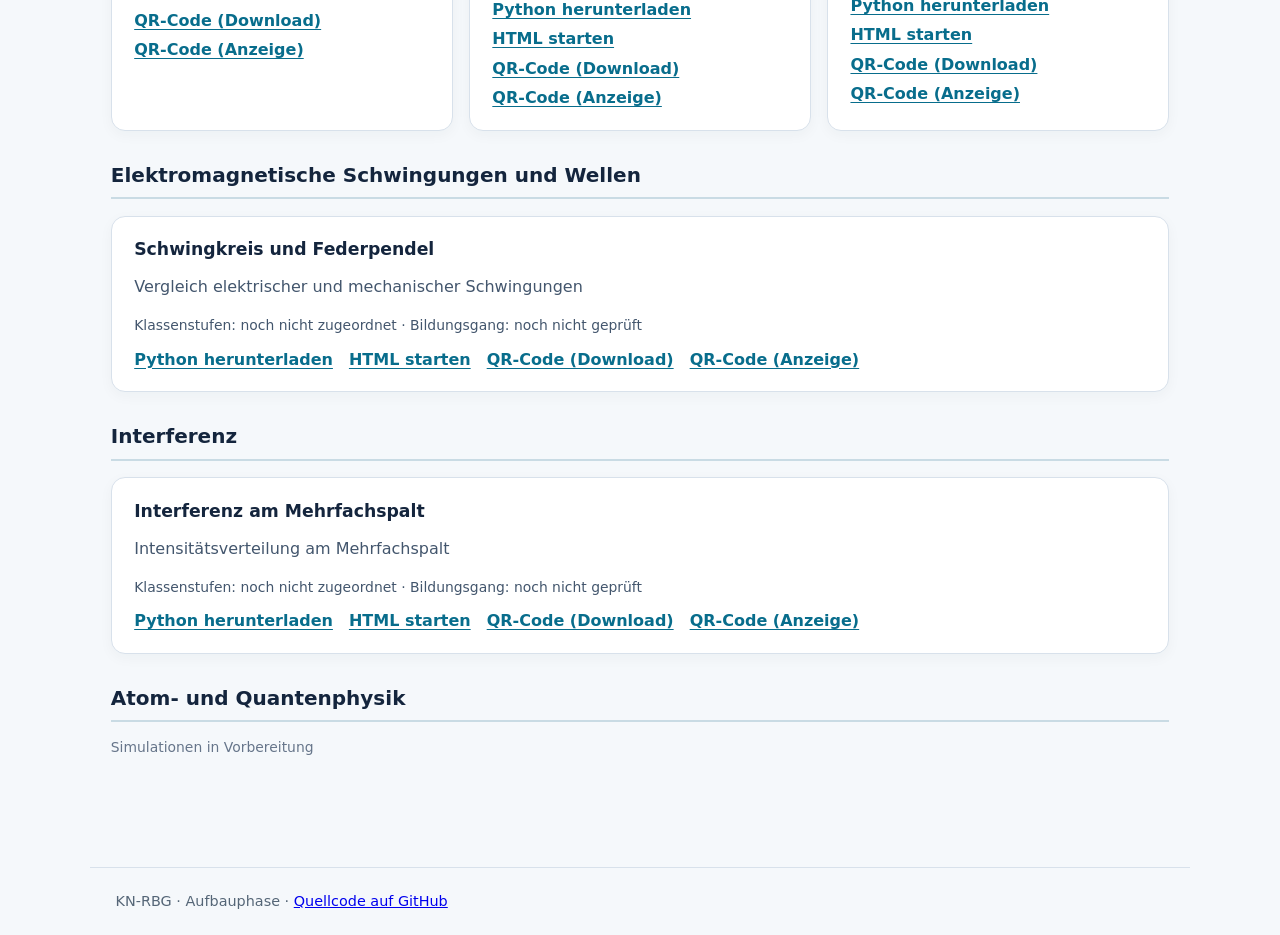
==== commit 84de2202: "Remove other-subject topic filter from physics homepage" ====
--- a/index.html
+++ b/index.html
@@ -1,10 +1,10 @@
 <!doctype html>
-<html lang="de"><head><meta charset="utf-8"><meta name="viewport" content="width=device-width,initial-scale=1"><meta name="description" content="Interaktive Physik-Simulationen für alle Klassenstufen"><title>Physik-Simulationen | KN-RBG</title><link rel="stylesheet" href="assets/style.css?v=20261121-qr"><script src="assets/app.js?v=20261121-interferenz" defer></script></head>
+<html lang="de"><head><meta charset="utf-8"><meta name="viewport" content="width=device-width,initial-scale=1"><meta name="description" content="Interaktive Physik-Simulationen für alle Klassenstufen"><title>Physik-Simulationen | KN-RBG</title><link rel="stylesheet" href="assets/style.css?v=20261121-qr"><script src="assets/app.js?v=20261121-physik-only" defer></script></head>
 <body><header><div class="eyebrow">KN-RBG · Interaktive Physik</div><h1>Physik-Simulationen</h1><p>Ein zentraler Zugang zu unseren Simulationen – mit Python-Versionen für die lokale Nutzung und schrittweise ergänzten Browser-Versionen für alle Endgeräte.</p></header>
 <main><p class="intro">Die Sammlung wächst. Wir trennen Themengebiete, Klassenstufen und Bildungsgang (G8/G9), damit eine Simulation mehreren Kursen zugeordnet werden kann, ohne sie zu duplizieren.</p>
 <fieldset class="mode"><legend>Simulationen finden</legend><label><input type="radio" name="ansicht" value="themen" checked> Nach Themengebiet</label><label><input type="radio" name="ansicht" value="klassen"> Nach Klassenstufe</label></fieldset>
 <div class="filters"><label>Suche<input id="suche" type="search" placeholder="z. B. Wellen, Feldlinien"></label>
-<label>Themengebiet<select id="thema"><option value="alle">Alle Themengebiete</option><option>Elektrische und magnetische Felder</option><option>Induktion</option><option>Mechanische Schwingungen und Wellen</option><option>Elektromagnetische Schwingungen und Wellen</option><option>Interferenz</option><option>Atom- und Quantenphysik</option><option>Weitere Themen</option></select></label>
+<label>Themengebiet<select id="thema"><option value="alle">Alle Themengebiete</option><option>Elektrische und magnetische Felder</option><option>Induktion</option><option>Mechanische Schwingungen und Wellen</option><option>Elektromagnetische Schwingungen und Wellen</option><option>Interferenz</option><option>Atom- und Quantenphysik</option></select></label>
 <label>Klassenstufe<select id="klasse"><option value="">Alle Klassenstufen</option><option>7</option><option>8</option><option>9</option><option>10</option><option>JG1</option><option>JG2</option></select></label>
 <label>Bildungsgang<select id="bildungsgang"><option value="">G8 und G9</option><option>G8</option><option>G9</option></select></label></div>
 <p class="meta">Die Zuordnungen zu Klassen und Bildungsgängen werden nach fachlicher Prüfung ergänzt. Bis dahin kann ein Klassenfilter leer bleiben.</p><p id="anzahl" class="count" aria-live="polite">Katalog wird geladen …</p><div id="ergebnisse" aria-live="polite"></div>
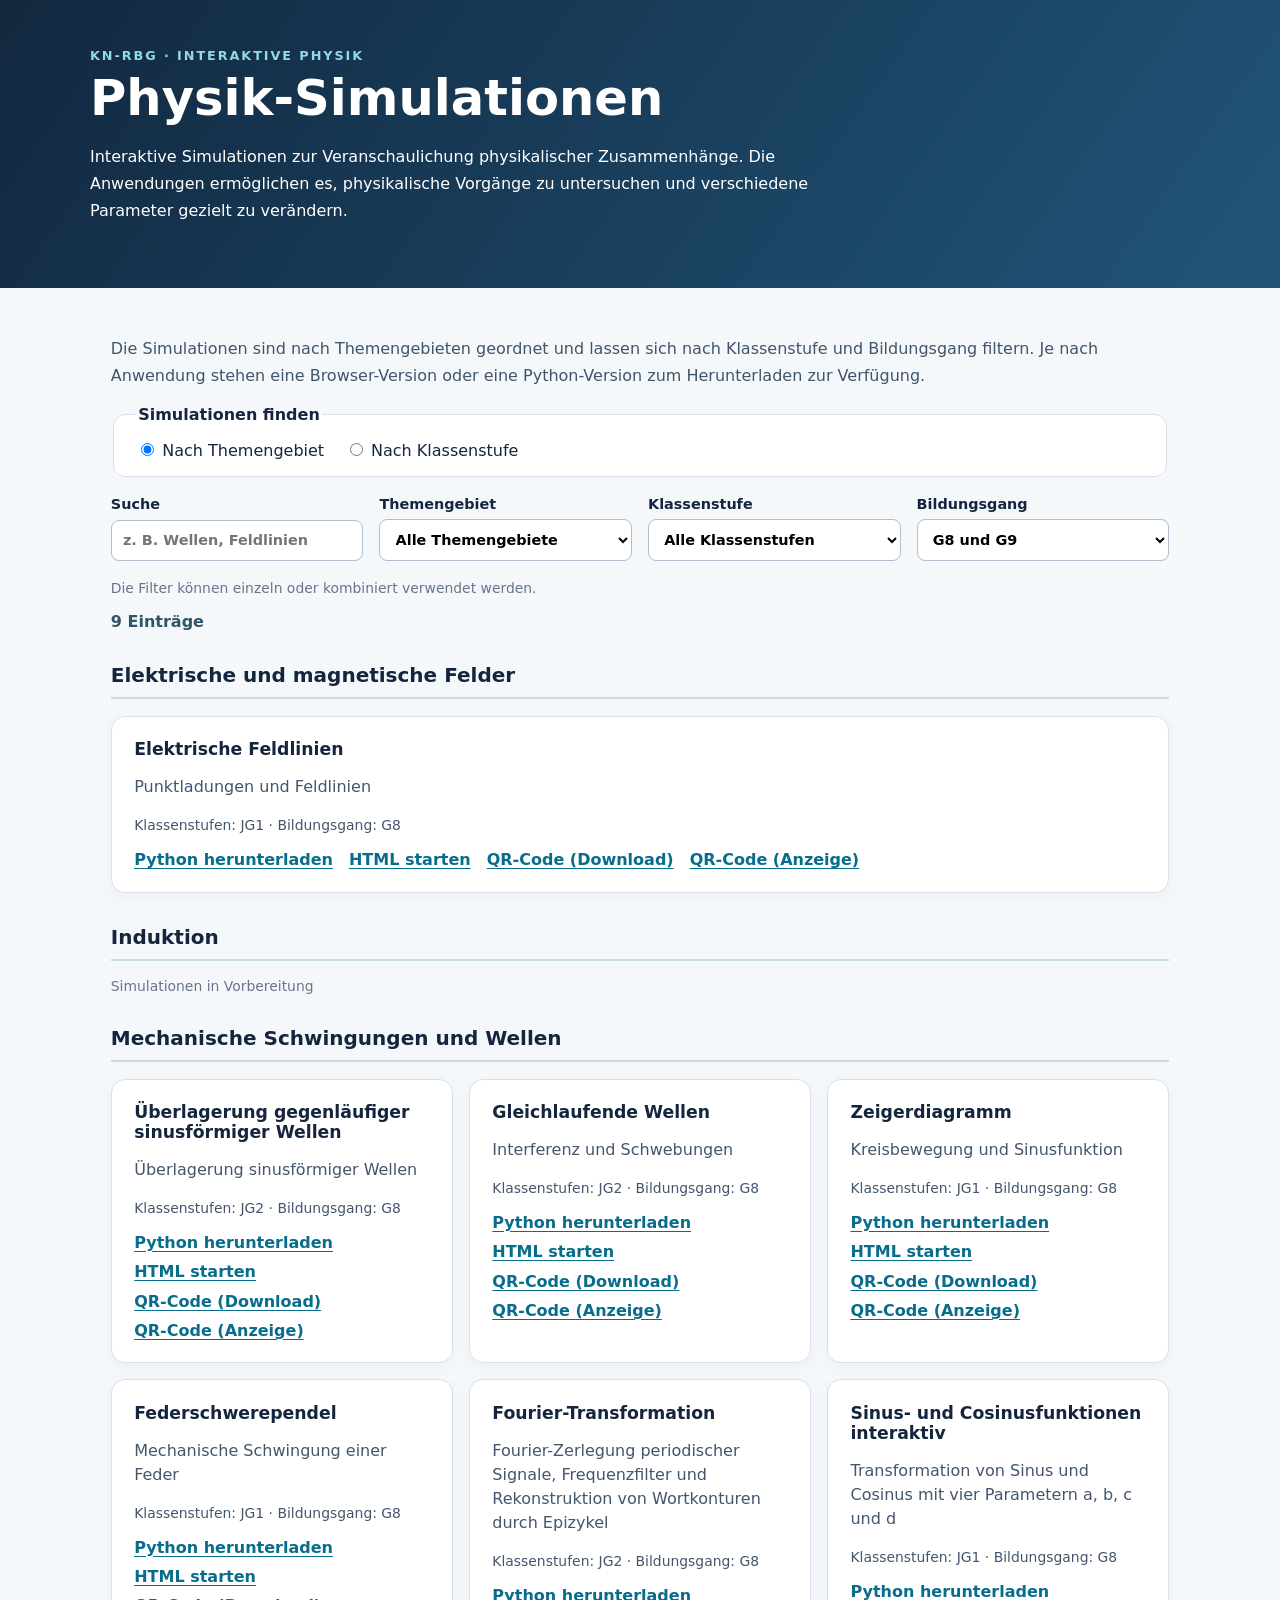
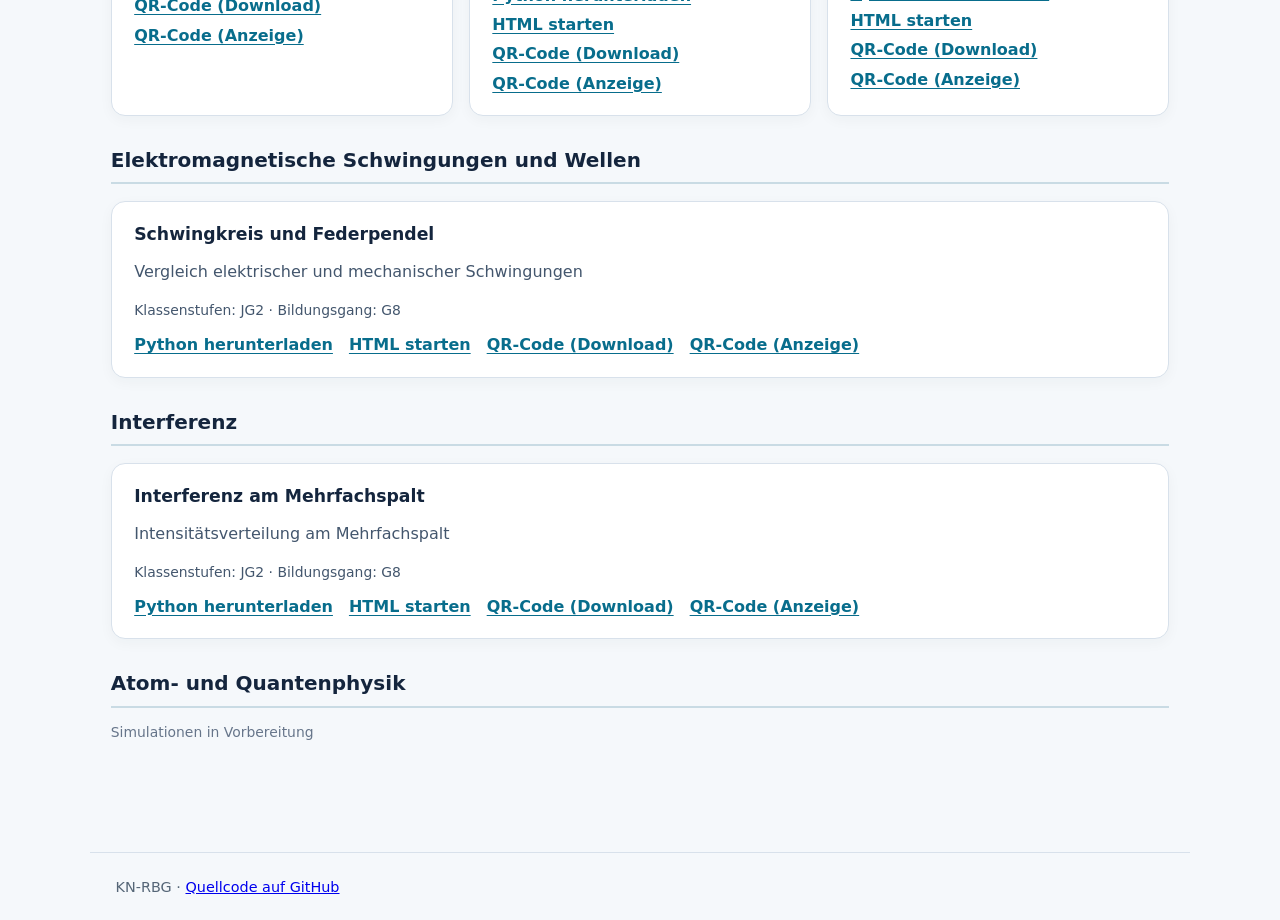
==== commit b3fe1470: "Replace internal to-do wording on public homepage with neutral descriptions" ====
--- a/index.html
+++ b/index.html
@@ -1,13 +1,13 @@
 <!doctype html>
 <html lang="de"><head><meta charset="utf-8"><meta name="viewport" content="width=device-width,initial-scale=1"><meta name="description" content="Interaktive Physik-Simulationen für alle Klassenstufen"><title>Physik-Simulationen | KN-RBG</title><link rel="stylesheet" href="assets/style.css?v=20261121-qr"><script src="assets/app.js?v=20261121-physik-only" defer></script></head>
-<body><header><div class="eyebrow">KN-RBG · Interaktive Physik</div><h1>Physik-Simulationen</h1><p>Ein zentraler Zugang zu unseren Simulationen – mit Python-Versionen für die lokale Nutzung und schrittweise ergänzten Browser-Versionen für alle Endgeräte.</p></header>
-<main><p class="intro">Die Sammlung wächst. Wir trennen Themengebiete, Klassenstufen und Bildungsgang (G8/G9), damit eine Simulation mehreren Kursen zugeordnet werden kann, ohne sie zu duplizieren.</p>
+<body><header><div class="eyebrow">KN-RBG · Interaktive Physik</div><h1>Physik-Simulationen</h1><p>Interaktive Simulationen zur Veranschaulichung physikalischer Zusammenhänge. Die Anwendungen ermöglichen es, physikalische Vorgänge zu untersuchen und verschiedene Parameter gezielt zu verändern.</p></header>
+<main><p class="intro">Die Simulationen sind nach Themengebieten geordnet und lassen sich nach Klassenstufe und Bildungsgang filtern. Je nach Anwendung stehen eine Browser-Version oder eine Python-Version zum Herunterladen zur Verfügung.</p>
 <fieldset class="mode"><legend>Simulationen finden</legend><label><input type="radio" name="ansicht" value="themen" checked> Nach Themengebiet</label><label><input type="radio" name="ansicht" value="klassen"> Nach Klassenstufe</label></fieldset>
 <div class="filters"><label>Suche<input id="suche" type="search" placeholder="z. B. Wellen, Feldlinien"></label>
 <label>Themengebiet<select id="thema"><option value="alle">Alle Themengebiete</option><option>Elektrische und magnetische Felder</option><option>Induktion</option><option>Mechanische Schwingungen und Wellen</option><option>Elektromagnetische Schwingungen und Wellen</option><option>Interferenz</option><option>Atom- und Quantenphysik</option></select></label>
 <label>Klassenstufe<select id="klasse"><option value="">Alle Klassenstufen</option><option>7</option><option>8</option><option>9</option><option>10</option><option>JG1</option><option>JG2</option></select></label>
 <label>Bildungsgang<select id="bildungsgang"><option value="">G8 und G9</option><option>G8</option><option>G9</option></select></label></div>
-<p class="meta">Die Zuordnungen zu Klassen und Bildungsgängen werden nach fachlicher Prüfung ergänzt. Bis dahin kann ein Klassenfilter leer bleiben.</p><p id="anzahl" class="count" aria-live="polite">Katalog wird geladen …</p><div id="ergebnisse" aria-live="polite"></div>
+<p class="meta">Die Filter können einzeln oder kombiniert verwendet werden.</p><p id="anzahl" class="count" aria-live="polite">Katalog wird geladen …</p><div id="ergebnisse" aria-live="polite"></div>
 </main>
 <dialog id="qr-dialog" class="qr-dialog" aria-labelledby="qr-title">
   <div class="qr-dialog-head"><h2 id="qr-title">QR-Code</h2><button id="qr-close" type="button" aria-label="QR-Code schließen">✕ Schließen</button></div>
@@ -15,4 +15,4 @@
   <img id="qr-image" class="qr-image" alt="" width="760" height="760">
   <p id="qr-target" class="qr-target"></p>
 </dialog>
-<footer>KN-RBG · Aufbauphase · <a href="https://github.com/KN-RBG/Physik_Simulationen">Quellcode auf GitHub</a></footer></body></html>+<footer>KN-RBG · <a href="https://github.com/KN-RBG/Physik_Simulationen">Quellcode auf GitHub</a></footer></body></html>
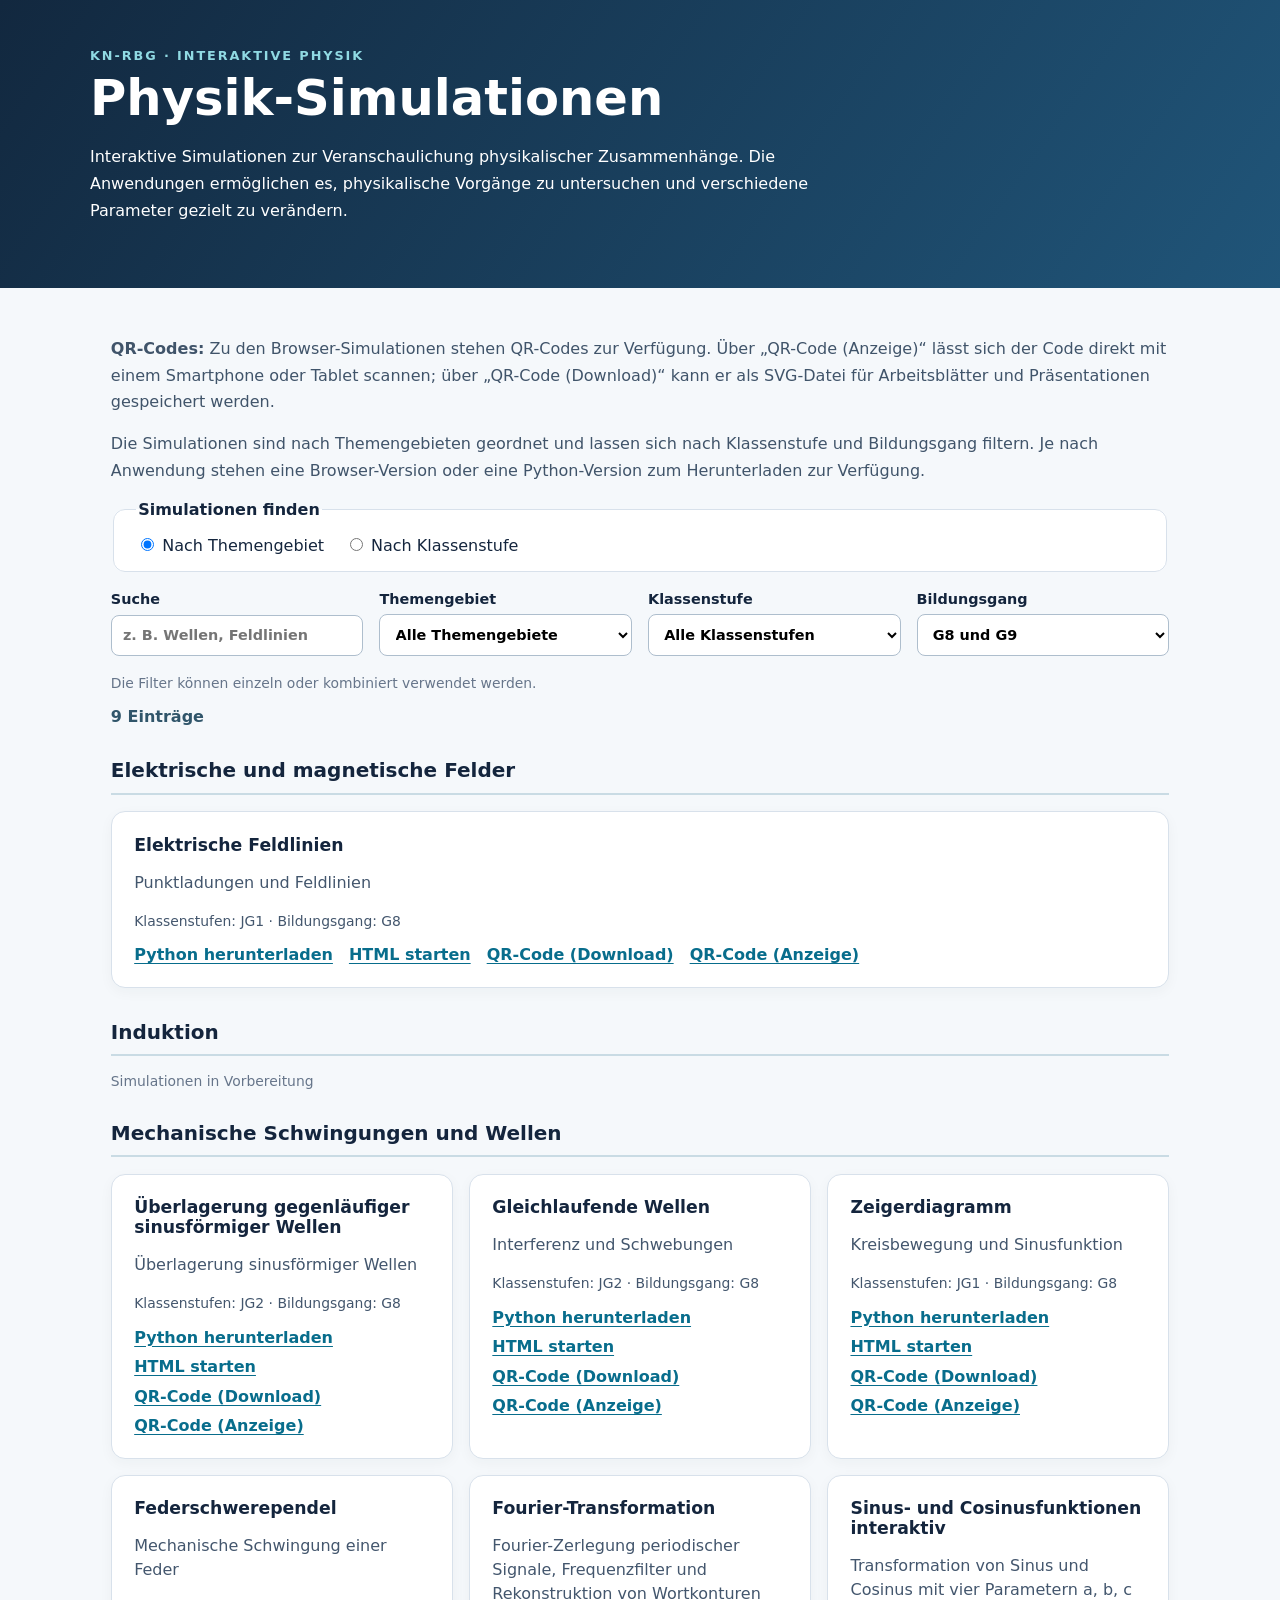
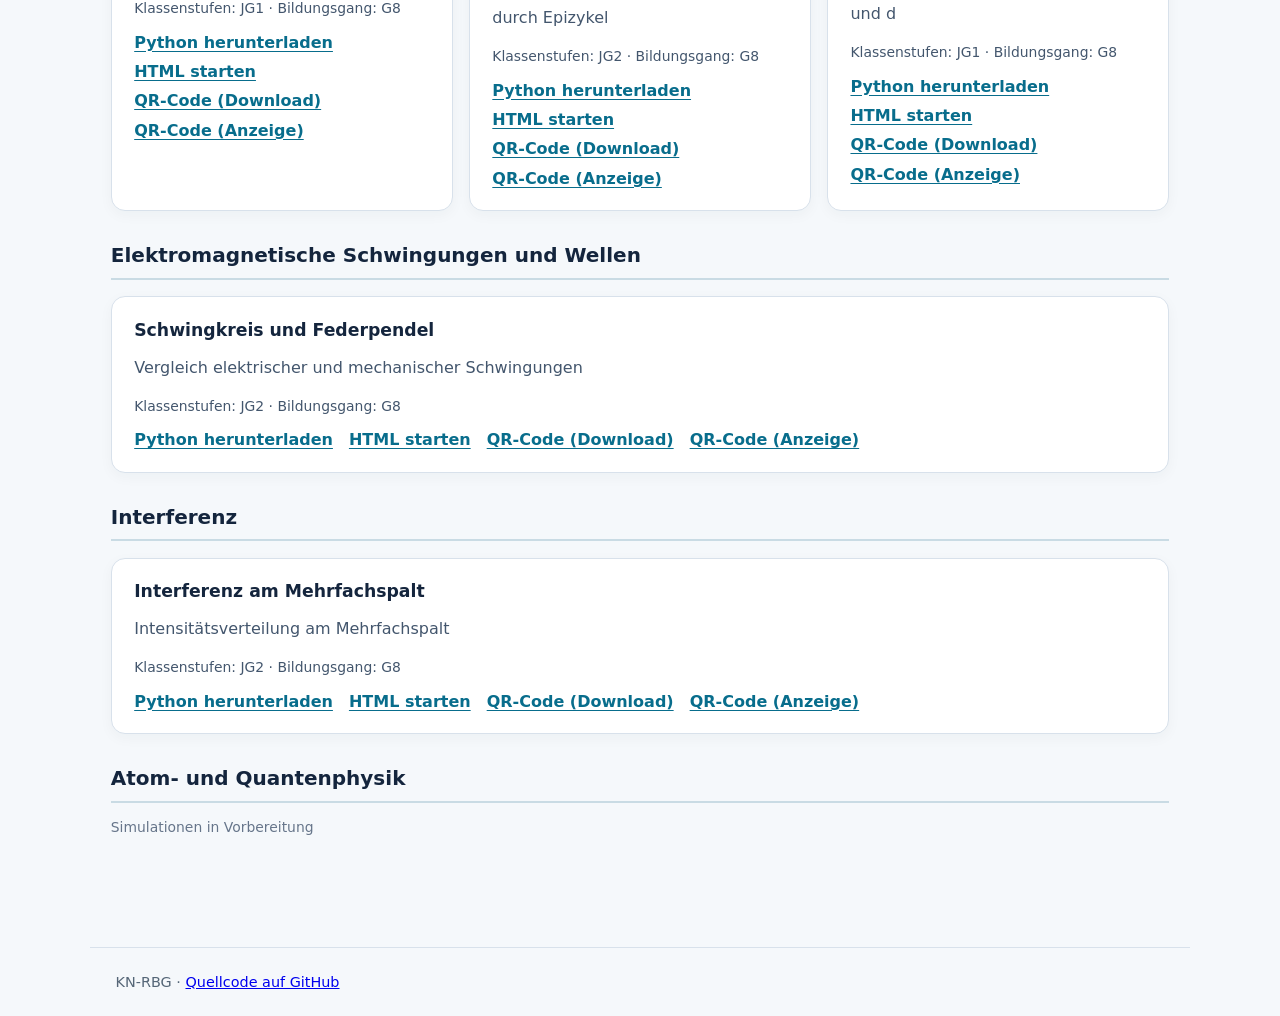
==== commit 9cb2d209: "Add QR code usage note at top of physics simulations homepage" ====
--- a/index.html
+++ b/index.html
@@ -1,7 +1,7 @@
 <!doctype html>
 <html lang="de"><head><meta charset="utf-8"><meta name="viewport" content="width=device-width,initial-scale=1"><meta name="description" content="Interaktive Physik-Simulationen für alle Klassenstufen"><title>Physik-Simulationen | KN-RBG</title><link rel="stylesheet" href="assets/style.css?v=20261121-qr"><script src="assets/app.js?v=20261121-physik-only" defer></script></head>
 <body><header><div class="eyebrow">KN-RBG · Interaktive Physik</div><h1>Physik-Simulationen</h1><p>Interaktive Simulationen zur Veranschaulichung physikalischer Zusammenhänge. Die Anwendungen ermöglichen es, physikalische Vorgänge zu untersuchen und verschiedene Parameter gezielt zu verändern.</p></header>
-<main><p class="intro">Die Simulationen sind nach Themengebieten geordnet und lassen sich nach Klassenstufe und Bildungsgang filtern. Je nach Anwendung stehen eine Browser-Version oder eine Python-Version zum Herunterladen zur Verfügung.</p>
+<main><p class="intro"><strong>QR-Codes:</strong> Zu den Browser-Simulationen stehen QR-Codes zur Verfügung. Über „QR-Code (Anzeige)“ lässt sich der Code direkt mit einem Smartphone oder Tablet scannen; über „QR-Code (Download)“ kann er als SVG-Datei für Arbeitsblätter und Präsentationen gespeichert werden.</p><p class="intro">Die Simulationen sind nach Themengebieten geordnet und lassen sich nach Klassenstufe und Bildungsgang filtern. Je nach Anwendung stehen eine Browser-Version oder eine Python-Version zum Herunterladen zur Verfügung.</p>
 <fieldset class="mode"><legend>Simulationen finden</legend><label><input type="radio" name="ansicht" value="themen" checked> Nach Themengebiet</label><label><input type="radio" name="ansicht" value="klassen"> Nach Klassenstufe</label></fieldset>
 <div class="filters"><label>Suche<input id="suche" type="search" placeholder="z. B. Wellen, Feldlinien"></label>
 <label>Themengebiet<select id="thema"><option value="alle">Alle Themengebiete</option><option>Elektrische und magnetische Felder</option><option>Induktion</option><option>Mechanische Schwingungen und Wellen</option><option>Elektromagnetische Schwingungen und Wellen</option><option>Interferenz</option><option>Atom- und Quantenphysik</option></select></label>
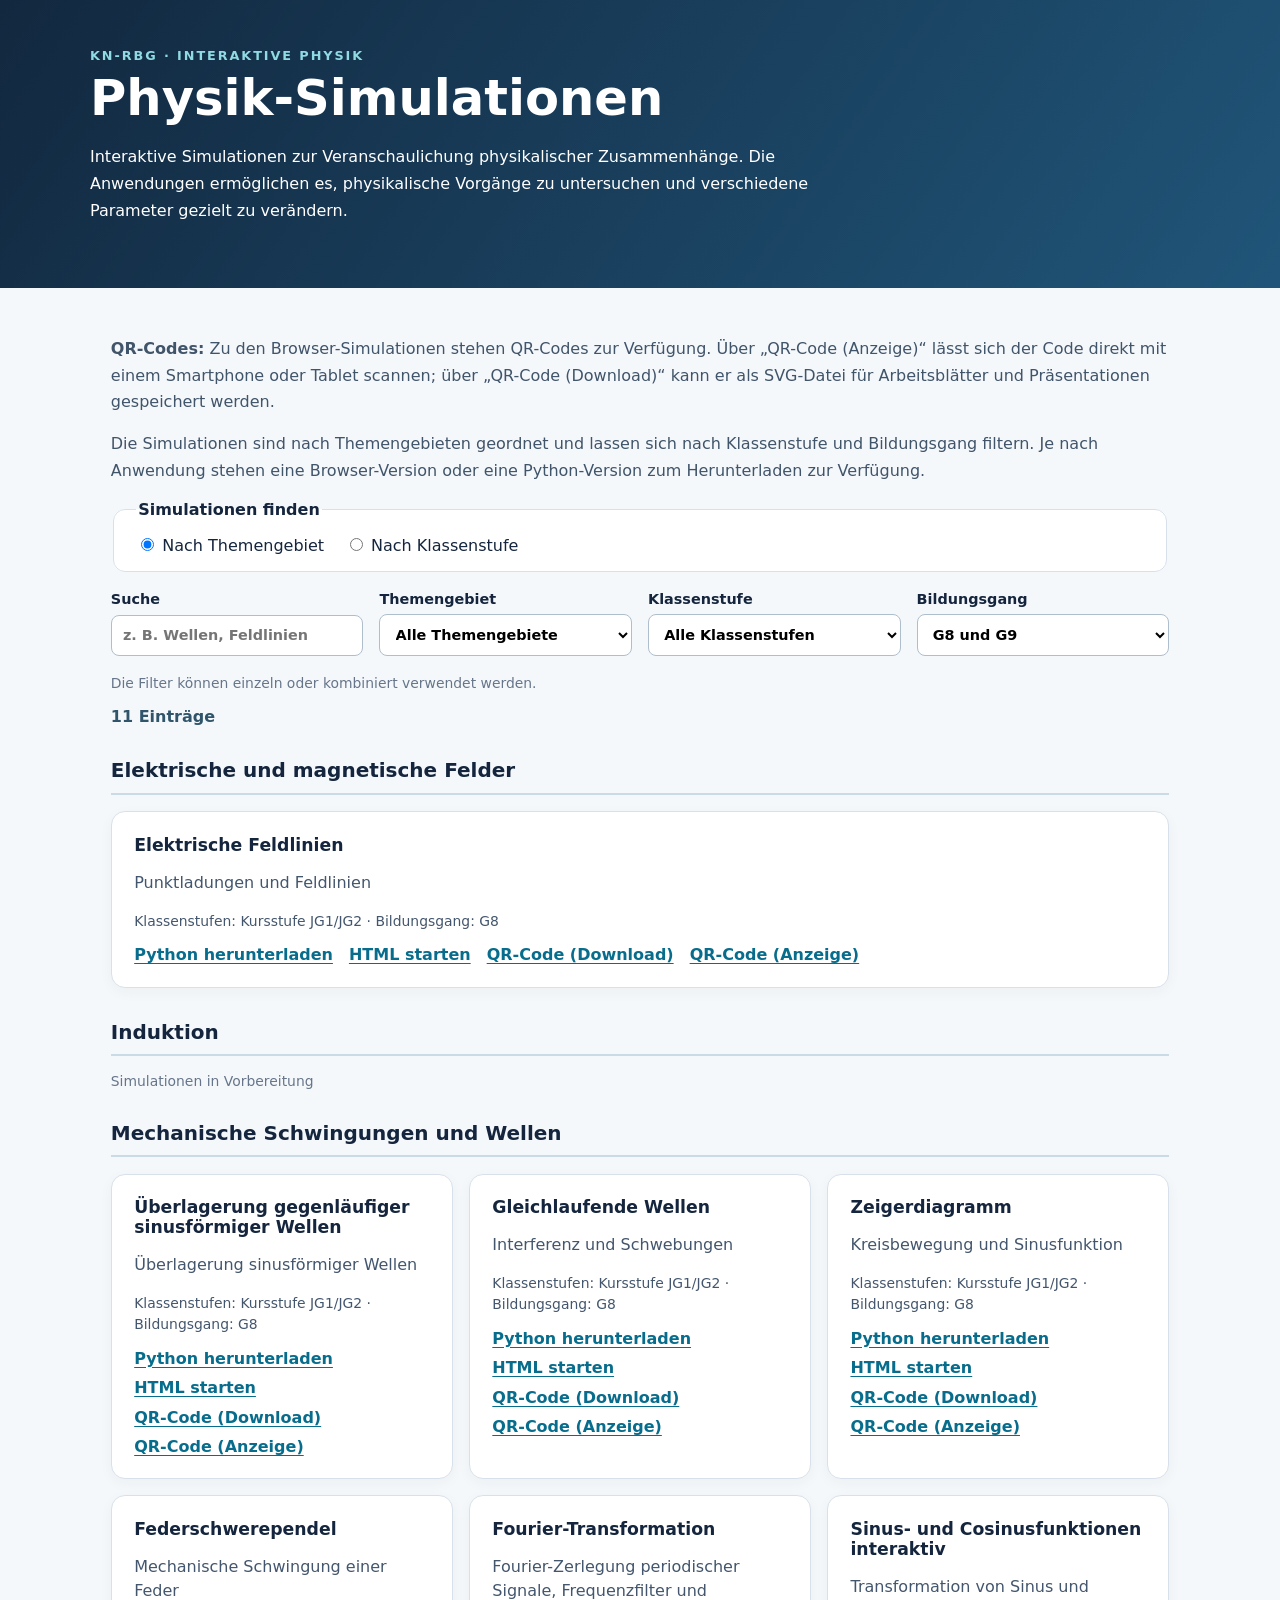
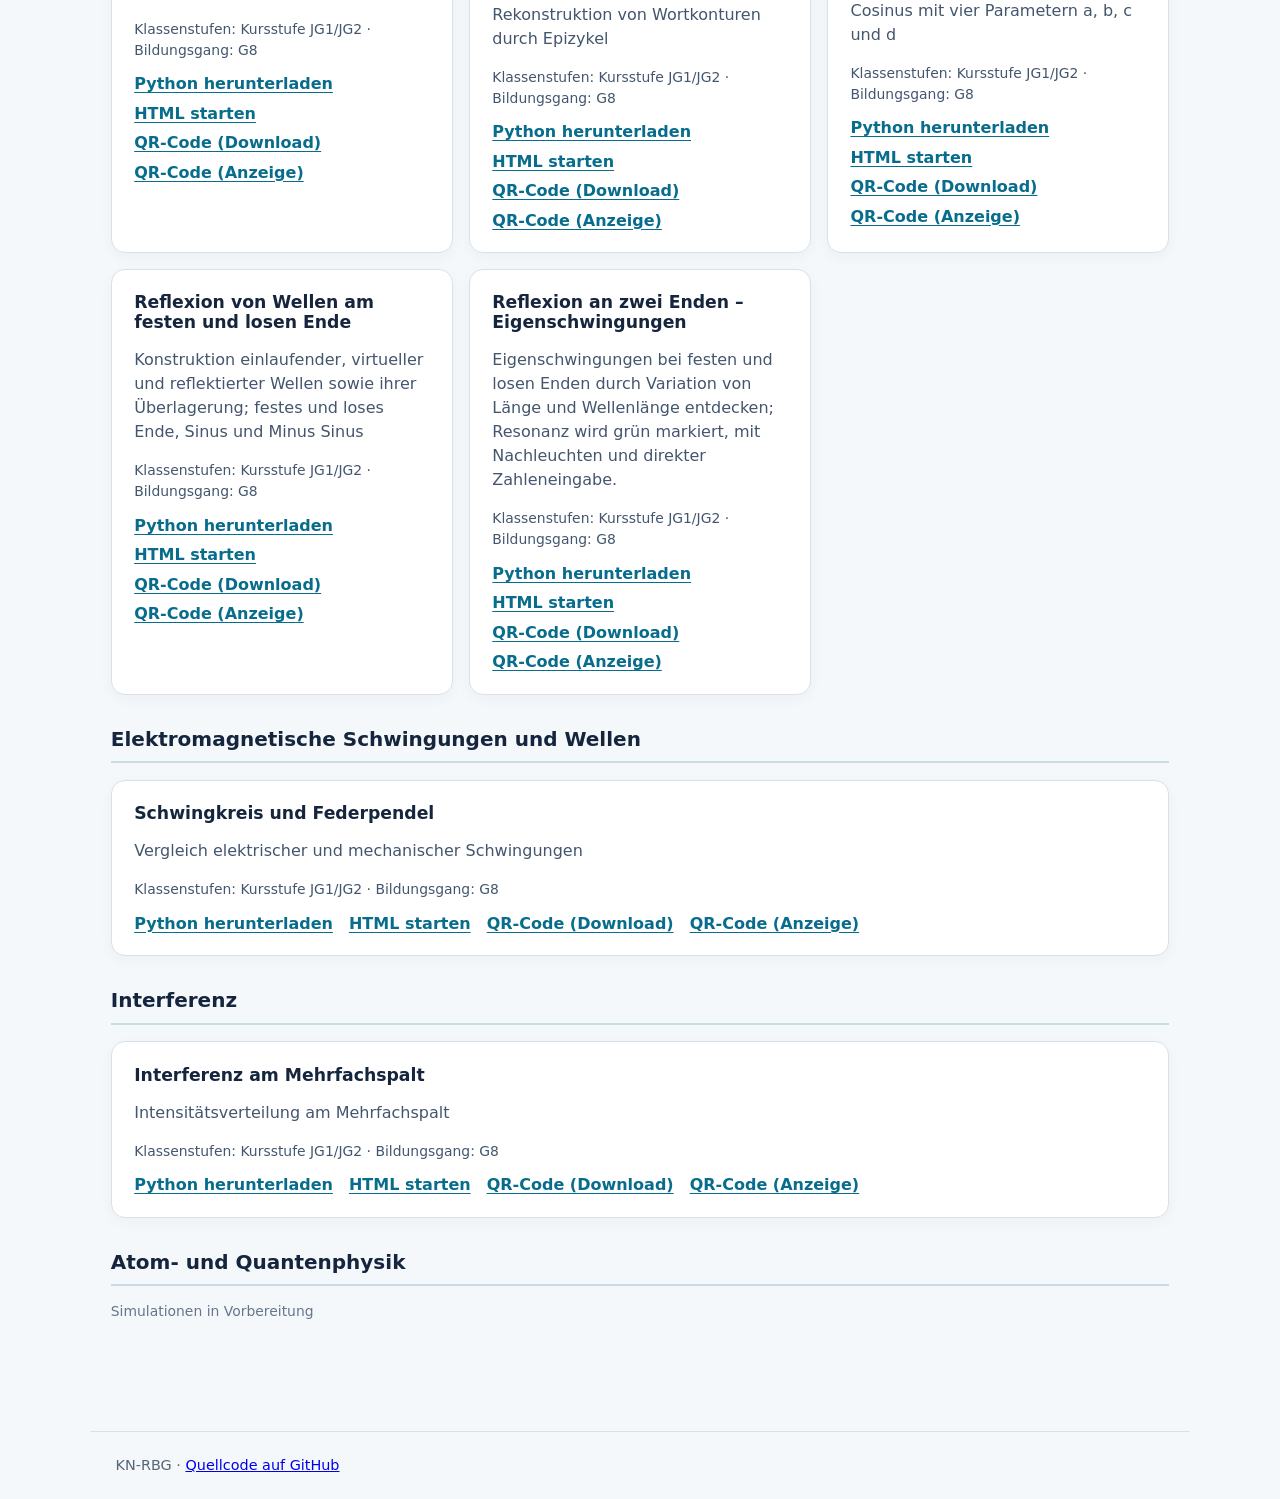
==== commit 03cd8362: "Replace JG1/JG2 filters with unified Kursstufe option" ====
--- a/index.html
+++ b/index.html
@@ -1,11 +1,11 @@
 <!doctype html>
-<html lang="de"><head><meta charset="utf-8"><meta name="viewport" content="width=device-width,initial-scale=1"><meta name="description" content="Interaktive Physik-Simulationen für alle Klassenstufen"><title>Physik-Simulationen | KN-RBG</title><link rel="stylesheet" href="assets/style.css?v=20261121-qr"><script src="assets/app.js?v=20261121-physik-only" defer></script></head>
+<html lang="de"><head><meta charset="utf-8"><meta name="viewport" content="width=device-width,initial-scale=1"><meta name="description" content="Interaktive Physik-Simulationen für alle Klassenstufen"><title>Physik-Simulationen | KN-RBG</title><link rel="stylesheet" href="assets/style.css?v=20261121-qr"><script src="assets/app.js?v=20261122-kursstufe" defer></script></head>
 <body><header><div class="eyebrow">KN-RBG · Interaktive Physik</div><h1>Physik-Simulationen</h1><p>Interaktive Simulationen zur Veranschaulichung physikalischer Zusammenhänge. Die Anwendungen ermöglichen es, physikalische Vorgänge zu untersuchen und verschiedene Parameter gezielt zu verändern.</p></header>
 <main><p class="intro"><strong>QR-Codes:</strong> Zu den Browser-Simulationen stehen QR-Codes zur Verfügung. Über „QR-Code (Anzeige)“ lässt sich der Code direkt mit einem Smartphone oder Tablet scannen; über „QR-Code (Download)“ kann er als SVG-Datei für Arbeitsblätter und Präsentationen gespeichert werden.</p><p class="intro">Die Simulationen sind nach Themengebieten geordnet und lassen sich nach Klassenstufe und Bildungsgang filtern. Je nach Anwendung stehen eine Browser-Version oder eine Python-Version zum Herunterladen zur Verfügung.</p>
 <fieldset class="mode"><legend>Simulationen finden</legend><label><input type="radio" name="ansicht" value="themen" checked> Nach Themengebiet</label><label><input type="radio" name="ansicht" value="klassen"> Nach Klassenstufe</label></fieldset>
 <div class="filters"><label>Suche<input id="suche" type="search" placeholder="z. B. Wellen, Feldlinien"></label>
 <label>Themengebiet<select id="thema"><option value="alle">Alle Themengebiete</option><option>Elektrische und magnetische Felder</option><option>Induktion</option><option>Mechanische Schwingungen und Wellen</option><option>Elektromagnetische Schwingungen und Wellen</option><option>Interferenz</option><option>Atom- und Quantenphysik</option></select></label>
-<label>Klassenstufe<select id="klasse"><option value="">Alle Klassenstufen</option><option>7</option><option>8</option><option>9</option><option>10</option><option>JG1</option><option>JG2</option></select></label>
+<label>Klassenstufe<select id="klasse"><option value="">Alle Klassenstufen</option><option>7</option><option>8</option><option>9</option><option>10</option><option>Kursstufe JG1/JG2</option></select></label>
 <label>Bildungsgang<select id="bildungsgang"><option value="">G8 und G9</option><option>G8</option><option>G9</option></select></label></div>
 <p class="meta">Die Filter können einzeln oder kombiniert verwendet werden.</p><p id="anzahl" class="count" aria-live="polite">Katalog wird geladen …</p><div id="ergebnisse" aria-live="polite"></div>
 </main>
